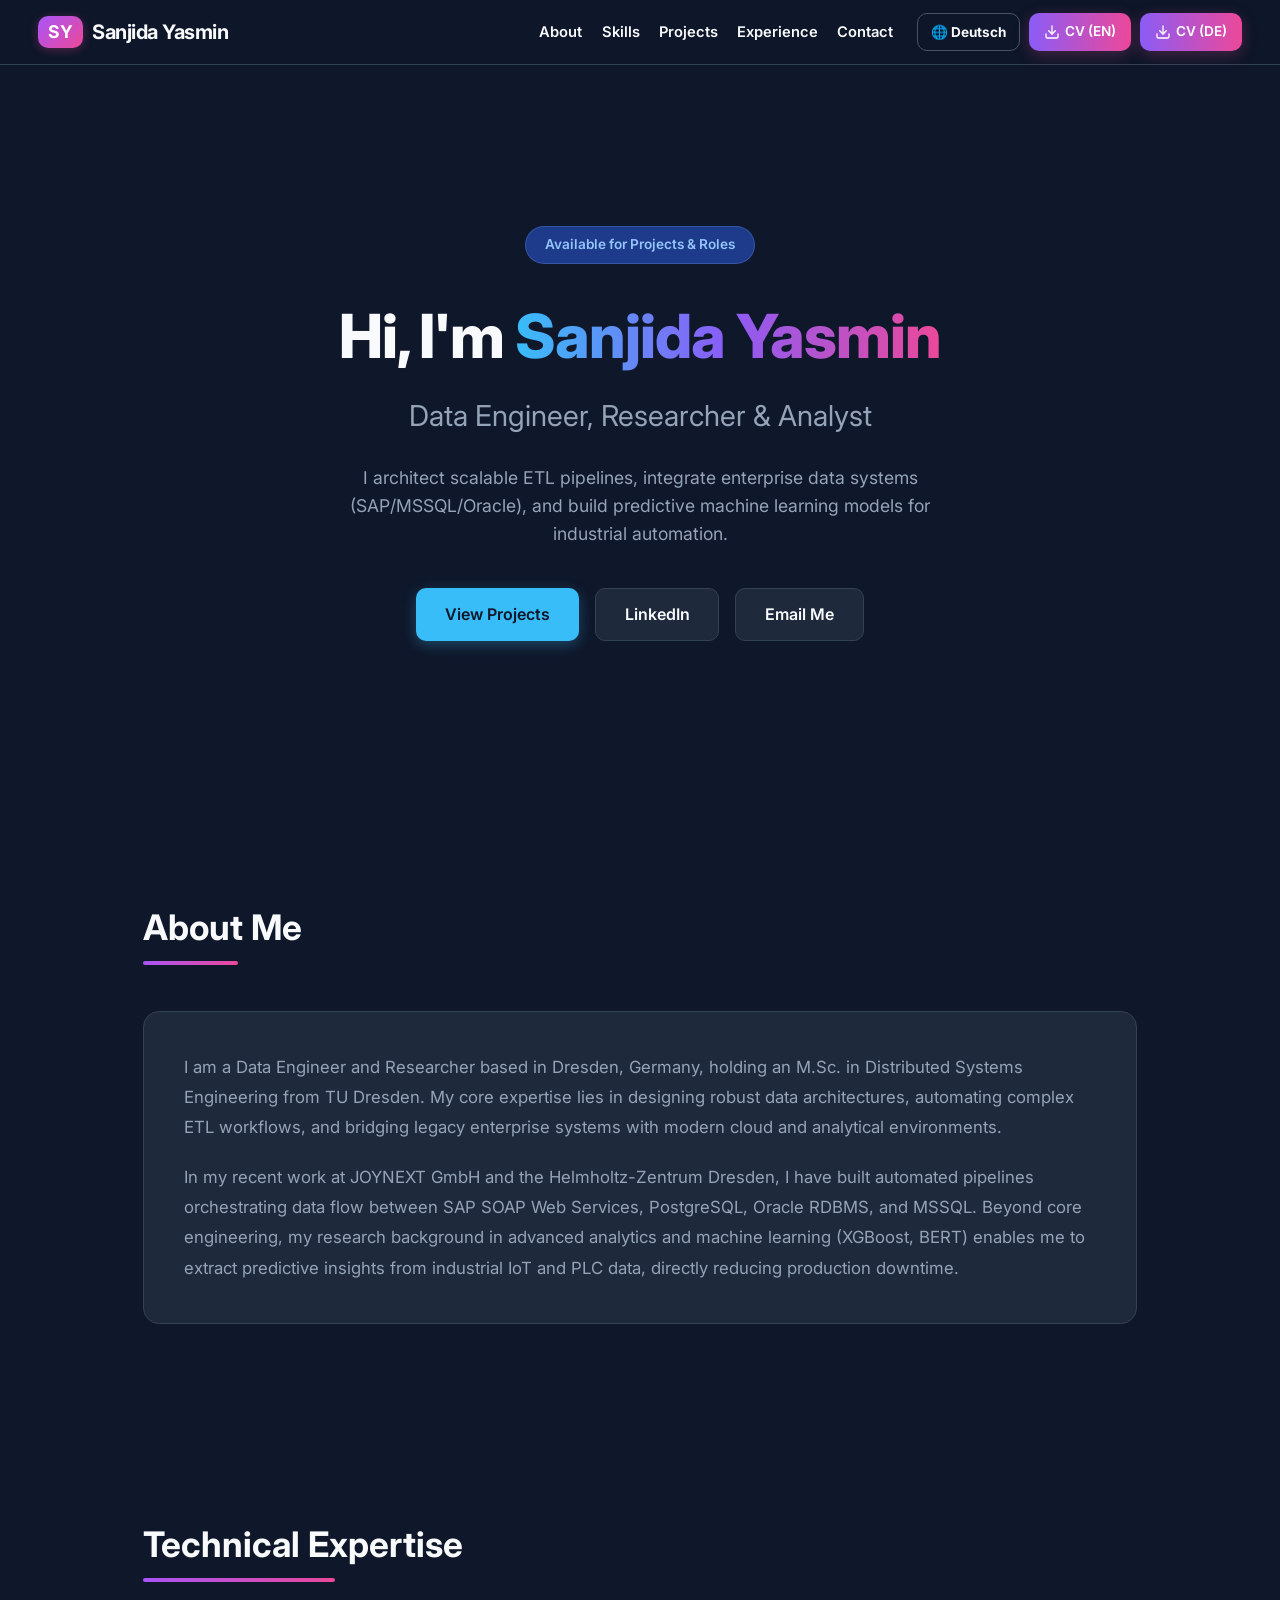
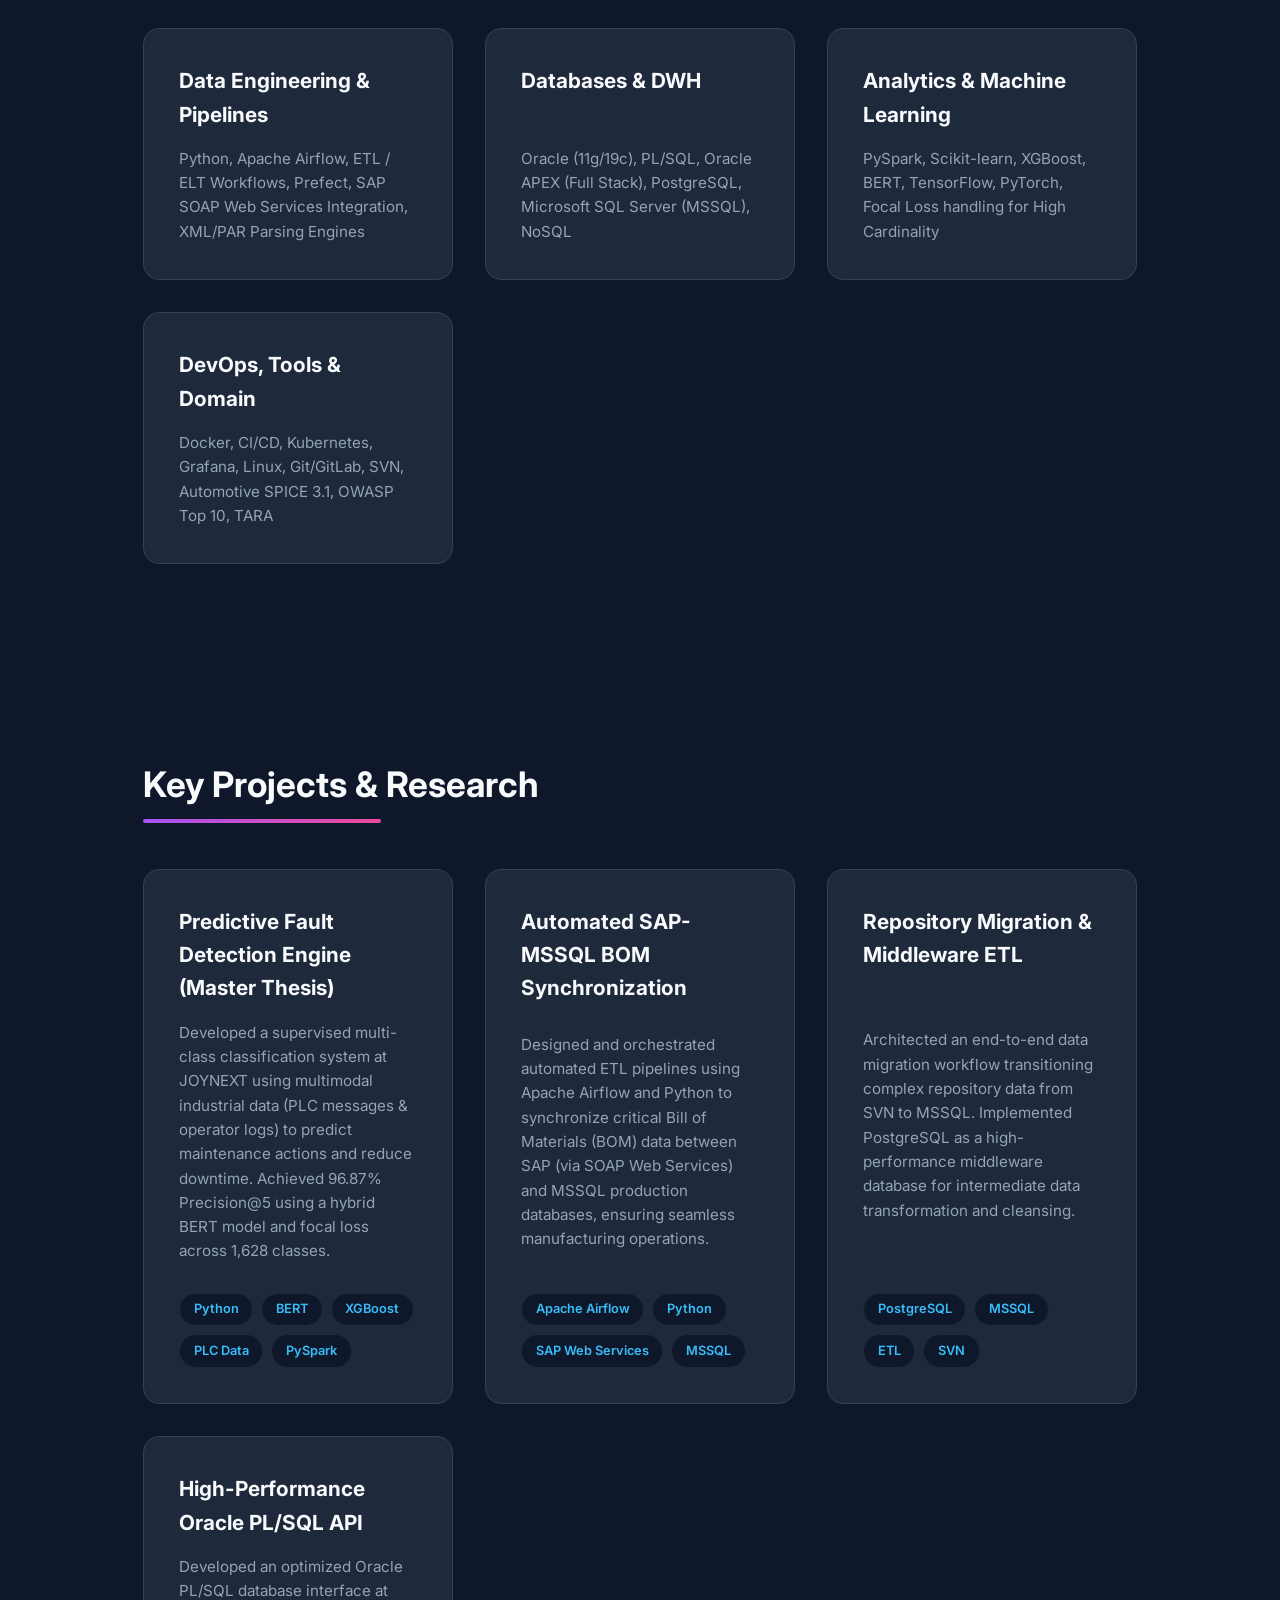
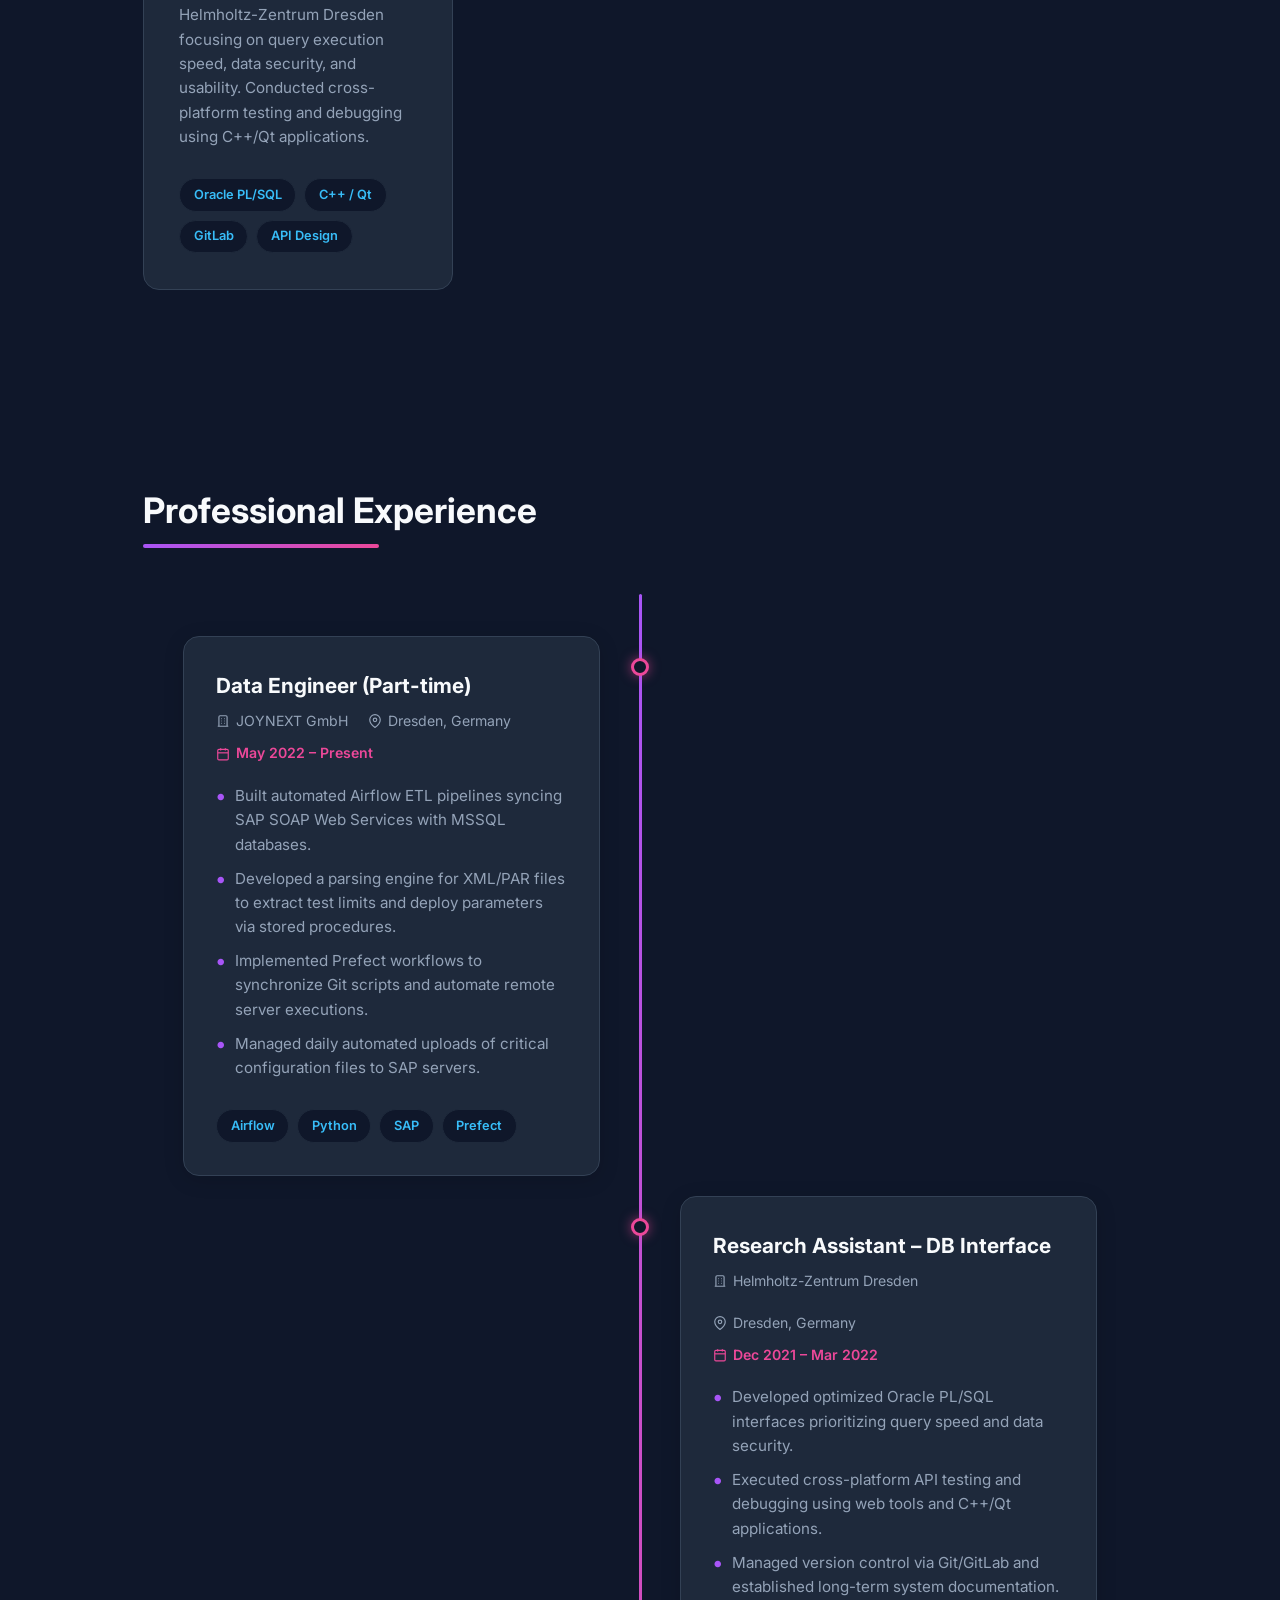
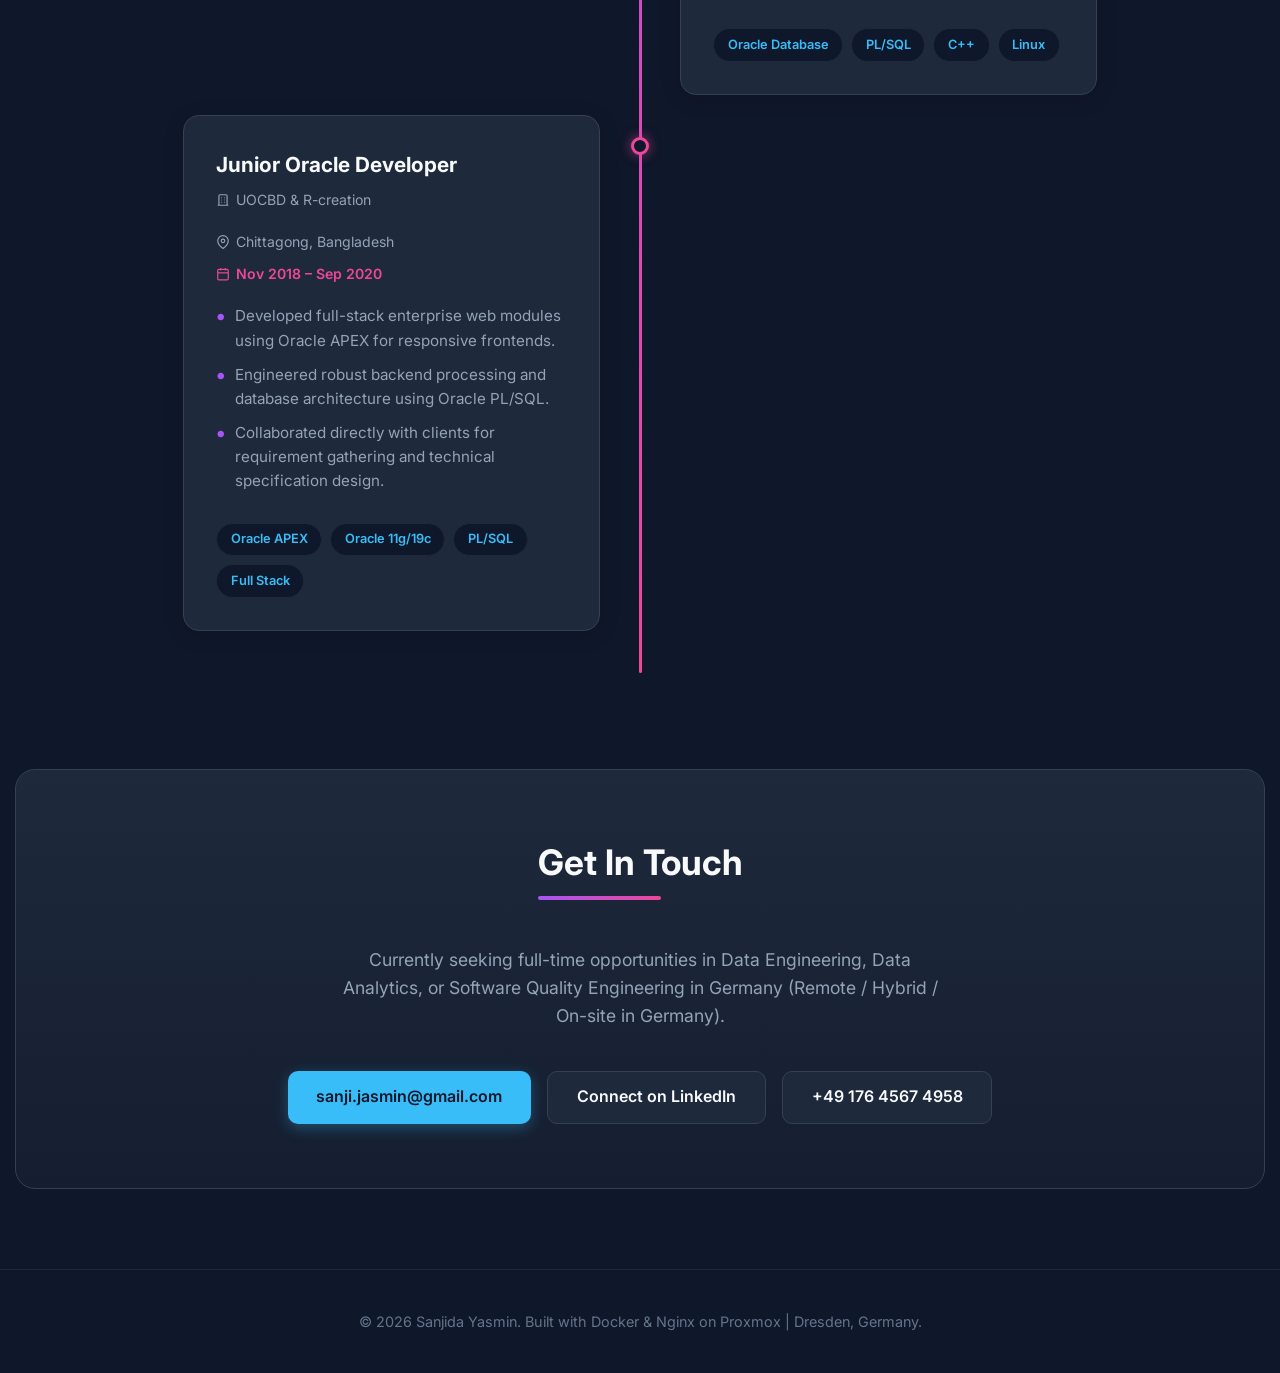
==== src/index.html @ 4db13c5f "modified html and css for diff professional exp block" ====
<!DOCTYPE html>
<html lang="en">
<head>
    <meta charset="UTF-8">
    <meta name="viewport" content="width=device-width, initial-scale=1.0">
    <title>Sanjida Yasmin | Data Engineer & Researcher</title>
    <link rel="stylesheet" href="style.css">
    <link href="https://fonts.googleapis.com/css2?family=Inter:wght@300;400;600;700;800&display=swap" rel="stylesheet">
</head>
<body>
    <nav class="navbar">
        <div class="brand">
            <span class="logo-badge">SY</span>
            <span class="brand-name">Sanjida Yasmin</span>
        </div>
        <div class="nav-right">
            <ul class="nav-links">
                <li><a href="#about" data-i18n="nav_about">About</a></li>
                <li><a href="#skills" data-i18n="nav_skills">Skills</a></li>
                <li><a href="#projects" data-i18n="nav_projects">Projects</a></li>
                <li><a href="#experience" data-i18n="nav_exp">Experience</a></li>
                <li><a href="#contact" data-i18n="nav_contact">Contact</a></li>
            </ul>
            <div class="cv-buttons">
                <!-- Language Toggle Button -->
                <button onclick="toggleLanguage()" class="btn-lang" id="langBtn">🌐 Deutsch</button>

                <a href="https://github.com/SanjidaY/Sanjida-Yasmin_CV/raw/main/Sanjida_Yasmin_CV.pdf" target="_blank" class="btn-gradient">
                <svg width="16" height="16" viewBox="0 0 24 24" fill="none" stroke="currentColor" stroke-width="2" stroke-linecap="round" stroke-linejoin="round"><path d="M21 15v4a2 2 0 0 1-2 2H5a2 2 0 0 1-2-2v-4"/><polyline points="7 10 12 15 17 10"/><line x1="12" y1="15" x2="12" y2="3"/></svg>
                CV (EN)
                </a>
                <a href="https://github.com/SanjidaY/Sanjida-Yasmin_CV/raw/main/Sanjida_Yasmin_Lebenslauf.pdf" target="_blank" class="btn-gradient">
                <svg width="16" height="16" viewBox="0 0 24 24" fill="none" stroke="currentColor" stroke-width="2" stroke-linecap="round" stroke-linejoin="round"><path d="M21 15v4a2 2 0 0 1-2 2H5a2 2 0 0 1-2-2v-4"/><polyline points="7 10 12 15 17 10"/><line x1="12" y1="15" x2="12" y2="3"/></svg>
                CV (DE)
                </a>
            </div>
        </div>
    </nav>

    <header class="hero">
        <div class="hero-content">
            <span class="badge" data-i18n="hero_badge">Available for Projects & Roles</span>
            <h1><span data-i18n="hero_hi">Hi, I'm</span> <span class="highlight">Sanjida Yasmin</span></h1>
            <h2 data-i18n="hero_subtitle">Data Engineer, Researcher & Analyst</h2>
            <p data-i18n="hero_desc">I architect scalable ETL pipelines, integrate enterprise data systems (SAP/MSSQL/Oracle), and build predictive machine learning models for industrial automation.</p>
            <div class="hero-buttons">
                <a href="#projects" class="btn btn-primary" data-i18n="hero_btn_proj">View Projects</a>
                <a href="https://linkedin.com/in/yasmin-sanjida" target="_blank" class="btn btn-secondary">LinkedIn</a>
                <a href="mailto:sanji.jasmin@gmail.com" class="btn btn-secondary" data-i18n="hero_btn_email">Email Me</a>
            </div>
        </div>
    </header>

    <section id="about" class="section">
        <h2 class="section-title" data-i18n="about_title">About Me</h2>
        <div class="about-grid">
            <div class="about-text">
                <p data-i18n="about_p1">I am a Data Engineer and Researcher based in Dresden, Germany, holding an M.Sc. in Distributed Systems Engineering from TU Dresden. My core expertise lies in designing robust data architectures, automating complex ETL workflows, and bridging legacy enterprise systems with modern cloud and analytical environments.</p>
                <p data-i18n="about_p2">In my recent work at JOYNEXT GmbH and the Helmholtz-Zentrum Dresden, I have built automated pipelines orchestrating data flow between SAP SOAP Web Services, PostgreSQL, Oracle RDBMS, and MSSQL. Beyond core engineering, my research background in advanced analytics and machine learning (XGBoost, BERT) enables me to extract predictive insights from industrial IoT and PLC data, directly reducing production downtime.</p>
            </div>
        </div>
    </section>

    <section id="skills" class="section">
        <h2 class="section-title" data-i18n="skills_title">Technical Expertise</h2>
        <div class="skills-grid">
            <div class="skill-card">
                <h3 data-i18n="skill_1_title">Data Engineering & Pipelines</h3>
                <p data-i18n="skill_1_desc">Python, Apache Airflow, ETL / ELT Workflows, Prefect, SAP SOAP Web Services Integration, XML/PAR Parsing Engines</p>
            </div>
            <div class="skill-card">
                <h3 data-i18n="skill_2_title">Databases & DWH</h3>
                <p data-i18n="skill_2_desc">Oracle (11g/19c), PL/SQL, Oracle APEX (Full Stack), PostgreSQL, Microsoft SQL Server (MSSQL), NoSQL</p>
            </div>
            <div class="skill-card">
                <h3 data-i18n="skill_3_title">Analytics & Machine Learning</h3>
                <p data-i18n="skill_3_desc">PySpark, Scikit-learn, XGBoost, BERT, TensorFlow, PyTorch, Focal Loss handling for High Cardinality</p>
            </div>
            <div class="skill-card">
                <h3 data-i18n="skill_4_title">DevOps, Tools & Domain</h3>
                <p data-i18n="skill_4_desc">Docker, CI/CD, Kubernetes, Grafana, Linux, Git/GitLab, SVN, Automotive SPICE 3.1, OWASP Top 10, TARA</p>
            </div>
        </div>
    </section>

    <section id="projects" class="section">
        <h2 class="section-title" data-i18n="proj_title">Key Projects & Research</h2>
        <div class="projects-grid">
            <div class="project-card">
                <div class="project-content">
                    <h3 data-i18n="proj_1_title">Predictive Fault Detection Engine (Master Thesis)</h3>
                    <p data-i18n="proj_1_desc">Developed a supervised multi-class classification system at JOYNEXT using multimodal industrial data (PLC messages & operator logs) to predict maintenance actions and reduce downtime. Achieved 96.87% Precision@5 using a hybrid BERT model and focal loss across 1,628 classes.</p>
                    <div class="tags">
                        <span>Python</span><span>BERT</span><span>XGBoost</span><span>PLC Data</span><span>PySpark</span>
                    </div>
                </div>
            </div>
            <div class="project-card">
                <div class="project-content">
                    <h3 data-i18n="proj_2_title">Automated SAP-MSSQL BOM Synchronization</h3>
                    <p data-i18n="proj_2_desc">Designed and orchestrated automated ETL pipelines using Apache Airflow and Python to synchronize critical Bill of Materials (BOM) data between SAP (via SOAP Web Services) and MSSQL production databases, ensuring seamless manufacturing operations.</p>
                    <div class="tags">
                        <span>Apache Airflow</span><span>Python</span><span>SAP Web Services</span><span>MSSQL</span>
                    </div>
                </div>
            </div>
            <div class="project-card">
                <div class="project-content">
                    <h3 data-i18n="proj_3_title">Repository Migration & Middleware ETL</h3>
                    <p data-i18n="proj_3_desc">Architected an end-to-end data migration workflow transitioning complex repository data from SVN to MSSQL. Implemented PostgreSQL as a high-performance middleware database for intermediate data transformation and cleansing.</p>
                    <div class="tags">
                        <span>PostgreSQL</span><span>MSSQL</span><span>ETL</span><span>SVN</span>
                    </div>
                </div>
            </div>
            <div class="project-card">
                <div class="project-content">
                    <h3 data-i18n="proj_4_title">High-Performance Oracle PL/SQL API</h3>
                    <p data-i18n="proj_4_desc">Developed an optimized Oracle PL/SQL database interface at Helmholtz-Zentrum Dresden focusing on query execution speed, data security, and usability. Conducted cross-platform testing and debugging using C++/Qt applications.</p>
                    <div class="tags">
                        <span>Oracle PL/SQL</span><span>C++ / Qt</span><span>GitLab</span><span>API Design</span>
                    </div>
                </div>
            </div>
        </div>
    </section>

    <!-- Updated Vertical Timeline Experience Section -->
    <section id="experience" class="section">
        <h2 class="section-title" data-i18n="exp_title">Professional Experience</h2>
        <div class="timeline">
            <!-- Job 1: Left Card -->
            <div class="timeline-item left">
                <div class="timeline-dot"></div>
                <div class="timeline-content">
                    <h3 data-i18n="exp_1_title">Data Engineer (Part-time)</h3>
                    <div class="job-meta">
                        <span class="meta-item">
                            <svg width="14" height="14" viewBox="0 0 24 24" fill="none" stroke="currentColor" stroke-width="2"><path d="M3 21h18M9 8h1M9 12h1M9 16h1M14 8h1M14 12h1M14 16h1M5 21V5a2 2 0 0 1 2-2h10a2 2 0 0 1 2 2v16"/></svg>
                            JOYNEXT GmbH
                        </span>
                        <span class="meta-item">
                            <svg width="14" height="14" viewBox="0 0 24 24" fill="none" stroke="currentColor" stroke-width="2"><path d="M21 10c0 7-9 13-9 13s-9-6-9-13a9 9 0 0 1 18 0z"/><circle cx="12" cy="10" r="3"/></svg>
                            <span data-i18n="exp_1_loc">Dresden, Germany</span>
                        </span>
                    </div>
                    <div class="job-date">
                        <svg width="14" height="14" viewBox="0 0 24 24" fill="none" stroke="currentColor" stroke-width="2"><rect x="3" y="4" width="18" height="18" rx="2" ry="2"/><line x1="16" y1="2" x2="16" y2="6"/><line x1="8" y1="2" x2="8" y2="6"/><line x1="3" y1="10" x2="21" y2="10"/></svg>
                        <span data-i18n="exp_1_date">May 2022 – Present</span>
                    </div>
                    <ul class="job-bullets" data-i18n="exp_1_desc">
                        <li>Built automated Airflow ETL pipelines syncing SAP SOAP Web Services with MSSQL databases.</li>
                        <li>Developed a parsing engine for XML/PAR files to extract test limits and deploy parameters via stored procedures.</li>
                        <li>Implemented Prefect workflows to synchronize Git scripts and automate remote server executions.</li>
                        <li>Managed daily automated uploads of critical configuration files to SAP servers.</li>
                    </ul>
                    <div class="tags">
                        <span>Airflow</span><span>Python</span><span>SAP</span><span>Prefect</span>
                    </div>
                </div>
            </div>

            <!-- Job 2: Right Card -->
            <div class="timeline-item right">
                <div class="timeline-dot"></div>
                <div class="timeline-content">
                    <h3 data-i18n="exp_2_title">Research Assistant – DB Interface</h3>
                    <div class="job-meta">
                        <span class="meta-item">
                            <svg width="14" height="14" viewBox="0 0 24 24" fill="none" stroke="currentColor" stroke-width="2"><path d="M3 21h18M9 8h1M9 12h1M9 16h1M14 8h1M14 12h1M14 16h1M5 21V5a2 2 0 0 1 2-2h10a2 2 0 0 1 2 2v16"/></svg>
                            Helmholtz-Zentrum Dresden
                        </span>
                        <span class="meta-item">
                            <svg width="14" height="14" viewBox="0 0 24 24" fill="none" stroke="currentColor" stroke-width="2"><path d="M21 10c0 7-9 13-9 13s-9-6-9-13a9 9 0 0 1 18 0z"/><circle cx="12" cy="10" r="3"/></svg>
                            <span data-i18n="exp_2_loc">Dresden, Germany</span>
                        </span>
                    </div>
                    <div class="job-date">
                        <svg width="14" height="14" viewBox="0 0 24 24" fill="none" stroke="currentColor" stroke-width="2"><rect x="3" y="4" width="18" height="18" rx="2" ry="2"/><line x1="16" y1="2" x2="16" y2="6"/><line x1="8" y1="2" x2="8" y2="6"/><line x1="3" y1="10" x2="21" y2="10"/></svg>
                        <span data-i18n="exp_2_date">Dec 2021 – Mar 2022</span>
                    </div>
                    <ul class="job-bullets" data-i18n="exp_2_desc">
                        <li>Developed optimized Oracle PL/SQL interfaces prioritizing query speed and data security.</li>
                        <li>Executed cross-platform API testing and debugging using web tools and C++/Qt applications.</li>
                        <li>Managed version control via Git/GitLab and established long-term system documentation.</li>
                    </ul>
                    <div class="tags">
                        <span>Oracle Database</span><span>PL/SQL</span><span>C++</span><span>Linux</span>
                    </div>
                </div>
            </div>

            <!-- Job 3: Left Card -->
            <div class="timeline-item left">
                <div class="timeline-dot"></div>
                <div class="timeline-content">
                    <h3 data-i18n="exp_3_title">Junior Oracle Developer</h3>
                    <div class="job-meta">
                        <span class="meta-item">
                            <svg width="14" height="14" viewBox="0 0 24 24" fill="none" stroke="currentColor" stroke-width="2"><path d="M3 21h18M9 8h1M9 12h1M9 16h1M14 8h1M14 12h1M14 16h1M5 21V5a2 2 0 0 1 2-2h10a2 2 0 0 1 2 2v16"/></svg>
                            UOCBD & R-creation
                        </span>
                        <span class="meta-item">
                            <svg width="14" height="14" viewBox="0 0 24 24" fill="none" stroke="currentColor" stroke-width="2"><path d="M21 10c0 7-9 13-9 13s-9-6-9-13a9 9 0 0 1 18 0z"/><circle cx="12" cy="10" r="3"/></svg>
                            <span data-i18n="exp_3_loc">Chittagong, Bangladesh</span>
                        </span>
                    </div>
                    <div class="job-date">
                        <svg width="14" height="14" viewBox="0 0 24 24" fill="none" stroke="currentColor" stroke-width="2"><rect x="3" y="4" width="18" height="18" rx="2" ry="2"/><line x1="16" y1="2" x2="16" y2="6"/><line x1="8" y1="2" x2="8" y2="6"/><line x1="3" y1="10" x2="21" y2="10"/></svg>
                        <span data-i18n="exp_3_date">Nov 2018 – Sep 2020</span>
                    </div>
                    <ul class="job-bullets" data-i18n="exp_3_desc">
                        <li>Developed full-stack enterprise web modules using Oracle APEX for responsive frontends.</li>
                        <li>Engineered robust backend processing and database architecture using Oracle PL/SQL.</li>
                        <li>Collaborated directly with clients for requirement gathering and technical specification design.</li>
                    </ul>
                    <div class="tags">
                        <span>Oracle APEX</span><span>Oracle 11g/19c</span><span>PL/SQL</span><span>Full Stack</span>
                    </div>
                </div>
            </div>
        </div>
    </section>

    <section id="contact" class="section contact-section">
        <h2 class="section-title" data-i18n="contact_title">Get In Touch</h2>
        <p data-i18n="contact_desc">Currently seeking full-time opportunities in Data Engineering, Data Analytics, or Software Quality Engineering in Germany (Remote / Hybrid / On-site in Germany).</p>
        <div class="contact-links">
            <a href="mailto:sanji.jasmin@gmail.com" class="btn btn-primary">sanji.jasmin@gmail.com</a>
            <a href="https://linkedin.com/in/yasmin-sanjida" target="_blank" class="btn btn-secondary">Connect on LinkedIn</a>
            <a href="tel:+4917645674958" class="btn btn-secondary">+49 176 4567 4958</a>
        </div>
    </section>

    <footer>
        <p data-i18n="footer_text">&copy; 2026 Sanjida Yasmin. Built with Docker & Nginx on Proxmox | Dresden, Germany.</p>
    </footer>

    <!-- JavaScript Translation Engine -->
    <script>
        const translations = {
            en: {
                nav_about: "About", nav_skills: "Skills", nav_projects: "Projects", nav_exp: "Experience", nav_contact: "Contact",
                hero_badge: "Available for Projects & Roles", hero_hi: "Hi, I'm", hero_subtitle: "Data Engineer, Researcher & Analyst",
                hero_desc: "I architect scalable ETL pipelines, integrate enterprise data systems (SAP/MSSQL/Oracle), and build predictive machine learning models for industrial automation.",
                hero_btn_proj: "View Projects", hero_btn_email: "Email Me",
                about_title: "About Me",
                about_p1: "I am a Data Engineer and Researcher based in Dresden, Germany, holding an M.Sc. in Distributed Systems Engineering from TU Dresden. My core expertise lies in designing robust data architectures, automating complex ETL workflows, and bridging legacy enterprise systems with modern cloud and analytical environments.",
                about_p2: "In my recent work at JOYNEXT GmbH and the Helmholtz-Zentrum Dresden, I have built automated pipelines orchestrating data flow between SAP SOAP Web Services, PostgreSQL, Oracle RDBMS, and MSSQL. Beyond core engineering, my research background in advanced analytics and machine learning (XGBoost, BERT) enables me to extract predictive insights from industrial IoT and PLC data, directly reducing production downtime.",
                skills_title: "Technical Expertise",
                skill_1_title: "Data Engineering & Pipelines", skill_1_desc: "Python, Apache Airflow, ETL / ELT Workflows, Prefect, SAP SOAP Web Services Integration, XML/PAR Parsing Engines",
                skill_2_title: "Databases & DWH", skill_2_desc: "Oracle (11g/19c), PL/SQL, Oracle APEX (Full Stack), PostgreSQL, Microsoft SQL Server (MSSQL), NoSQL",
                skill_3_title: "Analytics & Machine Learning", skill_3_desc: "PySpark, Scikit-learn, XGBoost, BERT, TensorFlow, PyTorch, Focal Loss handling for High Cardinality",
                skill_4_title: "DevOps, Tools & Domain", skill_4_desc: "Docker, CI/CD, Kubernetes, Grafana, Linux, Git/GitLab, SVN, Automotive SPICE 3.1, OWASP Top 10, TARA",
                proj_title: "Key Projects & Research",
                proj_1_title: "Predictive Fault Detection Engine (Master Thesis)", proj_1_desc: "Developed a supervised multi-class classification system at JOYNEXT using multimodal industrial data (PLC messages & operator logs) to predict maintenance actions and reduce downtime. Achieved 96.87% Precision@5 using a hybrid BERT model and focal loss across 1,628 classes.",
                proj_2_title: "Automated SAP-MSSQL BOM Synchronization", proj_2_desc: "Designed and orchestrated automated ETL pipelines using Apache Airflow and Python to synchronize critical Bill of Materials (BOM) data between SAP (via SOAP Web Services) and MSSQL production databases, ensuring seamless manufacturing operations.",
                proj_3_title: "Repository Migration & Middleware ETL", proj_3_desc: "Architected an end-to-end data migration workflow transitioning complex repository data from SVN to MSSQL. Implemented PostgreSQL as a high-performance middleware database for intermediate data transformation and cleansing.",
                proj_4_title: "High-Performance Oracle PL/SQL API", proj_4_desc: "Developed an optimized Oracle PL/SQL database interface at Helmholtz-Zentrum Dresden focusing on query execution speed, data security, and usability. Conducted cross-platform testing and debugging using C++/Qt applications.",
                exp_title: "Professional Experience",
                exp_1_title: "Data Engineer (Part-time)", exp_1_loc: "Dresden, Germany", exp_1_date: "May 2022 – Present",
                exp_1_desc: "<li>Built automated Airflow ETL pipelines syncing SAP SOAP Web Services with MSSQL databases.</li><li>Developed a parsing engine for XML/PAR files to extract test limits and deploy parameters via stored procedures.</li><li>Implemented Prefect workflows to synchronize Git scripts and automate remote server executions.</li><li>Managed daily automated uploads of critical configuration files to SAP servers.</li>",
                exp_2_title: "Research Assistant – DB Interface", exp_2_loc: "Dresden, Germany", exp_2_date: "Dec 2021 – Mar 2022",
                exp_2_desc: "<li>Developed optimized Oracle PL/SQL interfaces prioritizing query speed and data security.</li><li>Executed cross-platform API testing and debugging using web tools and C++/Qt applications.</li><li>Managed version control via Git/GitLab and established long-term system documentation.</li>",
                exp_3_title: "Junior Oracle Developer", exp_3_loc: "Chittagong, Bangladesh", exp_3_date: "Nov 2018 – Sep 2020",
                exp_3_desc: "<li>Developed full-stack enterprise web modules using Oracle APEX for responsive frontends.</li><li>Engineered robust backend processing and database architecture using Oracle PL/SQL.</li><li>Collaborated directly with clients for requirement gathering and technical specification design.</li>",
                contact_title: "Get In Touch", contact_desc: "Currently seeking full-time opportunities in Data Engineering, Data Analytics, or Software Quality Engineering in Germany (Remote / Hybrid / On-site in Germany).",
                footer_text: "&copy; 2026 Sanjida Yasmin. Built with Docker & Nginx on Proxmox | Dresden, Germany."
            },
            de: {
                nav_about: "Über mich", nav_skills: "Kompetenzen", nav_projects: "Projekte", nav_exp: "Erfahrung", nav_contact: "Kontakt",
                hero_badge: "Verfügbar für Projekte & Festanstellung", hero_hi: "Hi, ich bin", hero_subtitle: "Data Engineerin, Forscherin & Analystin",
                hero_desc: "Ich entwickle skalierbare ETL-Pipelines, integriere Unternehmensdatensysteme (SAP/MSSQL/Oracle) und erstelle präventive Machine-Learning-Modelle für die Industrieautomation.",
                hero_btn_proj: "Projekte ansehen", hero_btn_email: "E-Mail schreiben",
                about_title: "Über mich",
                about_p1: "Ich bin eine Data Engineerin und Forscherin aus Dresden mit einem M.Sc. in Distributed Systems Engineering der TU Dresden. Meine Kernkompetenz liegt im Entwurf robuster Datenarchitekturen, der Automatisierung komplexer ETL-Workflows und der Verbindung von Legacy-Systemen mit modernen Cloud- und Analyseumgebungen.",
                about_p2: "In meiner jüngsten Tätigkeit bei der JOYNEXT GmbH und dem Helmholtz-Zentrum Dresden habe ich automatisierte Pipelines aufgebaut, die den Datenfluss zwischen SAP SOAP-Webservices, PostgreSQL, Oracle RDBMS und MSSQL steuern. Darüber hinaus ermöglicht mir mein Forschungshintergrund in Advanced Analytics und Machine Learning (XGBoost, BERT), präzise Vorhersagen aus industriellen IoT- und SPS-Daten zu generieren, um Produktionsausfälle messbar zu reduzieren.",
                skills_title: "Technische Kompetenzen",
                skill_1_title: "Data Engineering & Pipelines", skill_1_desc: "Python, Apache Airflow, ETL / ELT Workflows, Prefect, SAP SOAP Webservices-Integration, XML/PAR Parsing-Engines",
                skill_2_title: "Datenbanken & DWH", skill_2_desc: "Oracle (11g/19c), PL/SQL, Oracle APEX (Full Stack), PostgreSQL, Microsoft SQL Server (MSSQL), NoSQL",
                skill_3_title: "Analytik & Machine Learning", skill_3_desc: "PySpark, Scikit-learn, XGBoost, BERT, TensorFlow, PyTorch, Focal Loss zur Behandlung hoher Kardinalität",
                skill_4_title: "DevOps, Tools & Methoden", skill_4_desc: "Docker, CI/CD, Kubernetes, Grafana, Linux, Git/GitLab, SVN, Automotive SPICE 3.1, OWASP Top 10, TARA",
                proj_title: "Key Projekte & Forschung",
                proj_1_title: "Prädiktive Fehlererkennung (Masterarbeit)", proj_1_desc: "Entwicklung eines überwachten Multiklassen-Klassifikationssystems bei JOYNEXT unter Verwendung multimodaler Industriedaten (SPS-Protokolle & manuelle Textprotokolle) zur Vorhersage von Wartungsmaßnahmen. Erzielung einer Precision@5 von 96,87 % mittels eines hybriden BERT-Modells über 1.628 Klassen.",
                proj_2_title: "Automatisierte SAP-MSSQL Stücklisten-Synchronisation", proj_2_desc: "Entwurf und Orchestrierung automatisierter ETL-Pipelines mittels Apache Airflow und Python zur Synchronisation kritischer Stücklisten (BOM) zwischen SAP (SOAP-Webservices) und MSSQL-Produktionsdatenbanken.",
                proj_3_title: "Repository-Migration & Middleware-ETL", proj_3_desc: "Entwicklung eines End-to-End-Workflows zur Migration von Repository-Daten von SVN zu MSSQL unter Nutzung von PostgreSQL als leistungsstarke Middleware-Datenbank für Zwischenschritte und Datentransformation.",
                proj_4_title: "Hochperformante Oracle PL/SQL API", proj_4_desc: "Entwicklung einer optimierten Oracle PL/SQL-Datenbankschnittstelle am Helmholtz-Zentrum Dresden mit Fokus auf Abfragegeschwindigkeit und Datensicherheit. Durchführung plattformübergreifender Tests mittels C++/Qt-Anwendungen.",
                exp_title: "Berufserfahrung",
                exp_1_title: "Data Engineerin (Teilzeit)", exp_1_loc: "Dresden, Deutschland", exp_1_date: "Mai 2022 – Heute",
                exp_1_desc: "<li>Entwurf automatisierter Airflow ETL-Pipelines zur Synchronisation von SAP SOAP-Webservices mit MSSQL.</li><li>Entwicklung einer Parsing-Engine für XML/PAR-Dateien zum Extrahieren von Testgrenzwerten via Stored Procedures.</li><li>Implementierung von Prefect-Workflows zur Synchronisation von Skripten aus Git und Ausführung auf Remote-Servern.</li><li>Verwaltung der täglichen Generierung und des Uploads kritischer Konfigurationsdateien auf SAP-Server.</li>",
                exp_2_title: "Wissenschaftliche Mitarbeiterin – DB-Schnittstelle", exp_2_loc: "Dresden, Deutschland", exp_2_date: "Dez. 2021 – März 2022",
                exp_2_desc: "<li>Entwicklung einer optimierten Oracle PL/SQL-Schnittstelle mit Fokus auf Abfragetempo und Datensicherheit.</li><li>Durchführung plattformübergreifender Tests und Debugging mittels C++/Qt-Anwendungen.</li><li>Verwaltung von Repositories über Git/GitLab sowie Erstellung einer langfristigen Systemdokumentation.</li>",
                exp_3_title: "Junior Oracle Entwicklerin", exp_3_loc: "Chittagong, Bangladesch", exp_3_date: "Nov. 2018 – Sep. 2020",
                exp_3_desc: "<li>Entwicklung von Full-Stack-Webmodulen unter Verwendung von Oracle APEX für das Frontend.</li><li>Programmierung robuster Backend-Verarbeitung und Datenbankstrukturen mit Oracle PL/SQL.</li><li>Direkte Zusammenarbeit mit Kunden zur Anforderungserhebung und technischen Spezifikation.</li>",
                contact_title: "Kontakt aufnehmen", contact_desc: "Aktuell auf der Suche nach einer Vollzeitstelle als Data Engineerin, Data Analystin oder Software Quality Engineerin in Deutschland (Remote / Hybrid / Vor Ort in Deutschland).",
                footer_text: "&copy; 2026 Sanjida Yasmin. Erstellt mit Docker & Nginx auf Proxmox | Dresden, Deutschland."
            }
        };

        let currentLang = 'en';

        function toggleLanguage() {
            currentLang = currentLang === 'en' ? 'de' : 'en';

            // Update button text
            const langBtn = document.getElementById('langBtn');
            langBtn.innerHTML = currentLang === 'en' ? '🌐 Deutsch' : '🌐 English';

            // Update HTML language attribute
            document.documentElement.lang = currentLang;

            // Swap all translated texts
            document.querySelectorAll('[data-i18n]').forEach(element => {
                const key = element.getAttribute('data-i18n');
                if (translations[currentLang][key]) {
                    element.innerHTML = translations[currentLang][key];
                }
            });
        }
    </script>
</body>
</html>
---- src/style.css ----
:root {
    --bg-primary: #0f172a;
    --bg-secondary: #1e293b;
    --text-primary: #f8fafc;
    --text-secondary: #94a3b8;
    --accent-cyan: #38bdf8;
    --accent-hover: #0284c7;
    --gradient-brand: linear-gradient(135deg, #a855f7, #ec4899);
    --gradient-btn: linear-gradient(to right, #8b5cf6, #ec4899);
    --gradient-btn-hover: linear-gradient(to right, #7c3aed, #db2777);
}

* {
    margin: 0;
    padding: 0;
    box-sizing: border-box;
    font-family: 'Inter', -apple-system, BlinkMacSystemFont, sans-serif;
}

body {
    background-color: var(--bg-primary);
    color: var(--text-primary);
    line-height: 1.6;
    overflow-x: hidden;
}

/* ==========================================
   NAVBAR (Updated to prevent word wrapping)
========================================== */
.navbar {
    display: flex;
    justify-content: space-between;
    align-items: center;
    padding: 0.8rem 3%; /* Reduced padding slightly to give German words more room */
    background: rgba(15, 23, 42, 0.95);
    position: sticky;
    top: 0;
    z-index: 100;
    border-bottom: 1px solid #334155;
    backdrop-filter: blur(12px);
}

.brand {
    display: flex;
    align-items: center;
    gap: 0.6rem;
    white-space: nowrap; /* Prevents name from wrapping to two lines */
}

.logo-badge {
    background: var(--gradient-brand);
    color: #ffffff;
    font-weight: 700;
    font-size: 1.1rem;
    padding: 0.45rem 0.6rem;
    border-radius: 10px;
    display: inline-block;
    line-height: 1;
    box-shadow: 0 2px 10px rgba(236, 72, 153, 0.3);
    flex-shrink: 0;
}

.brand-name {
    font-size: 1.25rem;
    font-weight: 700;
    color: var(--text-primary);
    letter-spacing: -0.5px;
    white-space: nowrap;
}

.nav-right {
    display: flex;
    align-items: center;
    gap: 1.5rem; /* Reduced gap from 2.5rem to accommodate German word lengths */
}

.nav-links {
    display: flex;
    list-style: none;
    gap: 1.2rem; /* Reduced gap from 1.8rem */
}

.nav-links a {
    color: var(--text-primary);
    text-decoration: none;
    font-weight: 600;
    transition: color 0.3s ease;
    font-size: 0.92rem;
    white-space: nowrap; /* Prevents "Über mich" from wrapping */
}

.nav-links a:hover {
    color: #ec4899;
}

/* Gradient CV & Language Buttons */
.cv-buttons {
    display: flex;
    align-items: center;
    gap: 0.6rem;
    flex-shrink: 0; /* Prevents buttons from getting squeezed */
}

.btn-gradient {
    background: var(--gradient-btn);
    color: #ffffff;
    padding: 0.5rem 0.9rem;
    border-radius: 10px;
    text-decoration: none;
    font-size: 0.85rem;
    font-weight: 600;
    display: inline-flex;
    align-items: center;
    gap: 0.35rem;
    transition: all 0.3s ease;
    box-shadow: 0 4px 15px rgba(236, 72, 153, 0.25);
    white-space: nowrap; /* Prevents "CV (EN)" from wrapping to two lines */
    height: 38px; /* Forces a uniform, sleek button height */
}

.btn-gradient:hover {
    background: var(--gradient-btn-hover);
    transform: translateY(-2px);
    box-shadow: 0 6px 20px rgba(236, 72, 153, 0.45);
    color: #ffffff;
}

/* Language Toggle Button */
.btn-lang {
    background: transparent;
    color: var(--text-primary);
    border: 1px solid #475569;
    padding: 0.5rem 0.8rem;
    border-radius: 10px;
    font-size: 0.85rem;
    font-weight: 700;
    cursor: pointer;
    transition: all 0.3s ease;
    display: inline-flex;
    align-items: center;
    gap: 0.4rem;
    white-space: nowrap;
    height: 38px; /* Matches exact height of CV buttons */
}

.btn-lang:hover {
    border-color: var(--accent-cyan);
    color: var(--accent-cyan);
    background: rgba(56, 189, 248, 0.08);
    transform: translateY(-1px);
}

/* ==========================================
   HERO SECTION
========================================== */
.hero {
    min-height: 82vh;
    display: flex;
    align-items: center;
    justify-content: center;
    text-align: center;
    padding: 2rem 1rem;
}

.badge {
    background: #1e3a8a;
    color: #93c5fd;
    padding: 0.45rem 1.2rem;
    border-radius: 20px;
    font-size: 0.85rem;
    font-weight: 600;
    display: inline-block;
    margin-bottom: 1.5rem;
    border: 1px solid rgba(147, 197, 253, 0.2);
}

.hero h1 {
    font-size: 3.8rem;
    margin-bottom: 0.5rem;
    letter-spacing: -1px;
    font-weight: 800;
}

.highlight {
    background: linear-gradient(to right, #38bdf8, #8b5cf6, #ec4899);
    -webkit-background-clip: text;
    -webkit-text-fill-color: transparent;
}

.hero h2 {
    font-size: 1.8rem;
    color: var(--text-secondary);
    font-weight: 400;
    margin-bottom: 1.5rem;
}

.hero p {
    max-width: 650px;
    margin: 0 auto 2.5rem;
    color: var(--text-secondary);
    font-size: 1.1rem;
}

/* General Buttons */
.hero-buttons, .contact-links {
    display: flex;
    gap: 1rem;
    justify-content: center;
    flex-wrap: wrap;
}

.btn {
    padding: 0.8rem 1.8rem;
    border-radius: 10px;
    text-decoration: none;
    font-weight: 600;
    transition: all 0.3s ease;
    display: inline-flex;
    align-items: center;
    justify-content: center;
}

.btn-primary {
    background: var(--accent-cyan);
    color: #0f172a;
    box-shadow: 0 4px 14px rgba(56, 189, 248, 0.3);
}

.btn-primary:hover {
    background: var(--accent-hover);
    color: #ffffff;
    transform: translateY(-2px);
    box-shadow: 0 6px 20px rgba(56, 189, 248, 0.5);
}

.btn-secondary {
    background: var(--bg-secondary);
    color: var(--text-primary);
    border: 1px solid #334155;
}

.btn-secondary:hover {
    border-color: #a855f7;
    background: rgba(30, 41, 59, 0.8);
    transform: translateY(-2px);
}

/* ==========================================
   SECTIONS & LAYOUT
========================================== */
.section {
    padding: 6rem 10%;
    max-width: 1250px;
    margin: 0 auto;
}

.section-title {
    font-size: 2.2rem;
    margin-bottom: 3.5rem;
    position: relative;
    display: inline-block;
    font-weight: 700;
}

.section-title::after {
    content: '';
    position: absolute;
    bottom: -10px;
    left: 0;
    width: 60%;
    height: 4px;
    background: var(--gradient-brand);
    border-radius: 2px;
}

/* About Grid */
.about-grid {
    background: var(--bg-secondary);
    padding: 2.5rem;
    border-radius: 16px;
    border: 1px solid #334155;
    line-height: 1.8;
}

.about-text p {
    color: var(--text-secondary);
    font-size: 1.05rem;
    margin-bottom: 1.2rem;
}

.about-text p:last-child {
    margin-bottom: 0;
}

/* Skills & Projects Grids */
.skills-grid, .projects-grid {
    display: grid;
    grid-template-columns: repeat(auto-fit, minmax(300px, 1fr));
    gap: 2rem;
}

.skill-card, .project-card {
    background: var(--bg-secondary);
    padding: 2.2rem;
    border-radius: 16px;
    border: 1px solid #334155;
    transition: all 0.3s ease;
    display: flex;
    flex-direction: column;
    justify-content: space-between;
}

.skill-card:hover, .project-card:hover {
    transform: translateY(-6px);
    border-color: #a855f7;
    box-shadow: 0 10px 30px -10px rgba(168, 85, 247, 0.25);
}

.skill-card h3, .project-card h3 {
    margin-bottom: 1rem;
    color: var(--text-primary);
    font-size: 1.3rem;
}

.skill-card p, .project-card p {
    color: var(--text-secondary);
    font-size: 0.95rem;
    line-height: 1.6;
}

.project-content {
    display: flex;
    flex-direction: column;
    height: 100%;
    justify-content: space-between;
}

.tags {
    margin-top: 1.8rem;
    display: flex;
    flex-wrap: wrap;
    gap: 0.5rem;
}

.tags span {
    background: #0f172a;
    color: var(--accent-cyan);
    padding: 0.35rem 0.85rem;
    border-radius: 20px;
    font-size: 0.8rem;
    font-weight: 600;
    border: 1px solid #1e293b;
}

/* ==========================================
   VERTICAL TIMELINE (Experience Section)
========================================== */
.timeline {
    position: relative;
    max-width: 1050px;
    margin: 0 auto;
    padding: 2rem 0;
}

/* The vertical purple line in the center */
.timeline::after {
    content: '';
    position: absolute;
    width: 3px;
    background: var(--gradient-brand);
    top: 0;
    bottom: 0;
    left: 50%;
    margin-left: -1.5px;
    border-radius: 2px;
}

.timeline-item {
    padding: 10px 40px;
    position: relative;
    width: 50%;
}

.timeline-item.left {
    left: 0;
}

.timeline-item.right {
    left: 50%;
}

/* The Glowing Purple Nodes on the Line */
.timeline-dot {
    position: absolute;
    width: 18px;
    height: 18px;
    background: var(--bg-primary);
    border: 3px solid #ec4899;
    border-radius: 50%;
    top: 32px;
    z-index: 10;
    box-shadow: 0 0 12px rgba(236, 72, 153, 0.6);
    transition: all 0.3s ease;
}

.timeline-item.left .timeline-dot {
    right: -9px;
}

.timeline-item.right .timeline-dot {
    left: -9px;
}

.timeline-item:hover .timeline-dot {
    background: #ec4899;
    transform: scale(1.2);
    box-shadow: 0 0 18px rgba(236, 72, 153, 0.9);
}

/* Card Content Styling */
.timeline-content {
    background: var(--bg-secondary);
    padding: 2rem;
    border-radius: 16px;
    border: 1px solid #334155;
    transition: all 0.3s ease;
    box-shadow: 0 4px 20px rgba(0, 0, 0, 0.15);
}

.timeline-item:hover .timeline-content {
    transform: translateY(-5px);
    border-color: #a855f7;
    box-shadow: 0 10px 30px -10px rgba(168, 85, 247, 0.25);
}

.timeline-content h3 {
    font-size: 1.3rem;
    color: var(--text-primary);
    margin-bottom: 0.5rem;
    font-weight: 700;
}

/* Meta Info (Company & Location) */
.job-meta {
    display: flex;
    flex-wrap: wrap;
    gap: 1.2rem;
    font-size: 0.88rem;
    color: var(--text-secondary);
    margin-bottom: 0.6rem;
}

.meta-item {
    display: inline-flex;
    align-items: center;
    gap: 0.4rem;
}

/* Purple Date Accent */
.job-date {
    display: inline-flex;
    align-items: center;
    gap: 0.4rem;
    font-size: 0.88rem;
    font-weight: 600;
    color: #ec4899;
    margin-bottom: 1.2rem;
}

/* Custom Purple Dot Bullets */
.job-bullets {
    list-style: none;
    margin-bottom: 1.5rem;
}

.job-bullets li {
    position: relative;
    padding-left: 1.2rem;
    margin-bottom: 0.6rem;
    font-size: 0.95rem;
    color: var(--text-secondary);
    line-height: 1.6;
}

.job-bullets li::last-child {
    margin-bottom: 0;
}

.job-bullets li::before {
    content: "•";
    position: absolute;
    left: 0;
    color: #a855f7;
    font-size: 1.3rem;
    line-height: 1.2;
    font-weight: bold;
}

/* ==========================================
   CONTACT SECTION & FOOTER
========================================== */
.contact-section {
    text-align: center;
    background: linear-gradient(180deg, var(--bg-secondary) 0%, rgba(30, 41, 59, 0.4) 100%);
    border-radius: 20px;
    margin-bottom: 5rem;
    border: 1px solid #334155;
    padding: 4rem 2rem;
}

.contact-section p {
    color: var(--text-secondary);
    margin-bottom: 2.5rem;
    max-width: 600px;
    margin-left: auto;
    margin-right: auto;
    font-size: 1.1rem;
}

footer {
    text-align: center;
    padding: 2.5rem;
    color: #64748b;
    font-size: 0.9rem;
    border-top: 1px solid #1e293b;
}

/* ==========================================
   RESPONSIVE (Mobile & Tablet)
========================================== */
@media (max-width: 900px) {
    .nav-links {
        display: none; /* Hides links on medium/small screens to prevent overlap */
    }
}

@media (max-width: 768px) {
    .navbar {
        flex-direction: column;
        gap: 1rem;
        padding: 1rem;
    }

    .nav-right {
        width: 100%;
        justify-content: center;
    }

    .cv-buttons {
        width: 100%;
        justify-content: center;
        flex-wrap: wrap;
    }

    .hero h1 {
        font-size: 2.6rem;
    }

    .hero h2 {
        font-size: 1.3rem;
    }

    .section {
        padding: 4rem 5%;
    }

    .hero-buttons, .contact-links {
        flex-direction: column;
        width: 100%;
        max-width: 320px;
        margin: 0 auto;
    }

    .btn {
        width: 100%;
    }

    /* Move timeline line to the left edge on small screens */
    .timeline::after {
        left: 20px;
    }

    /* Make all cards 100% width and sit on the right side of the line */
    .timeline-item {
        width: 100%;
        padding-left: 50px;
        padding-right: 10px;
    }

    .timeline-item.right {
        left: 0;
    }

    /* Align all glowing dots to the left line */
    .timeline-item.left .timeline-dot,
    .timeline-item.right .timeline-dot {
        left: 11px;
    }
}
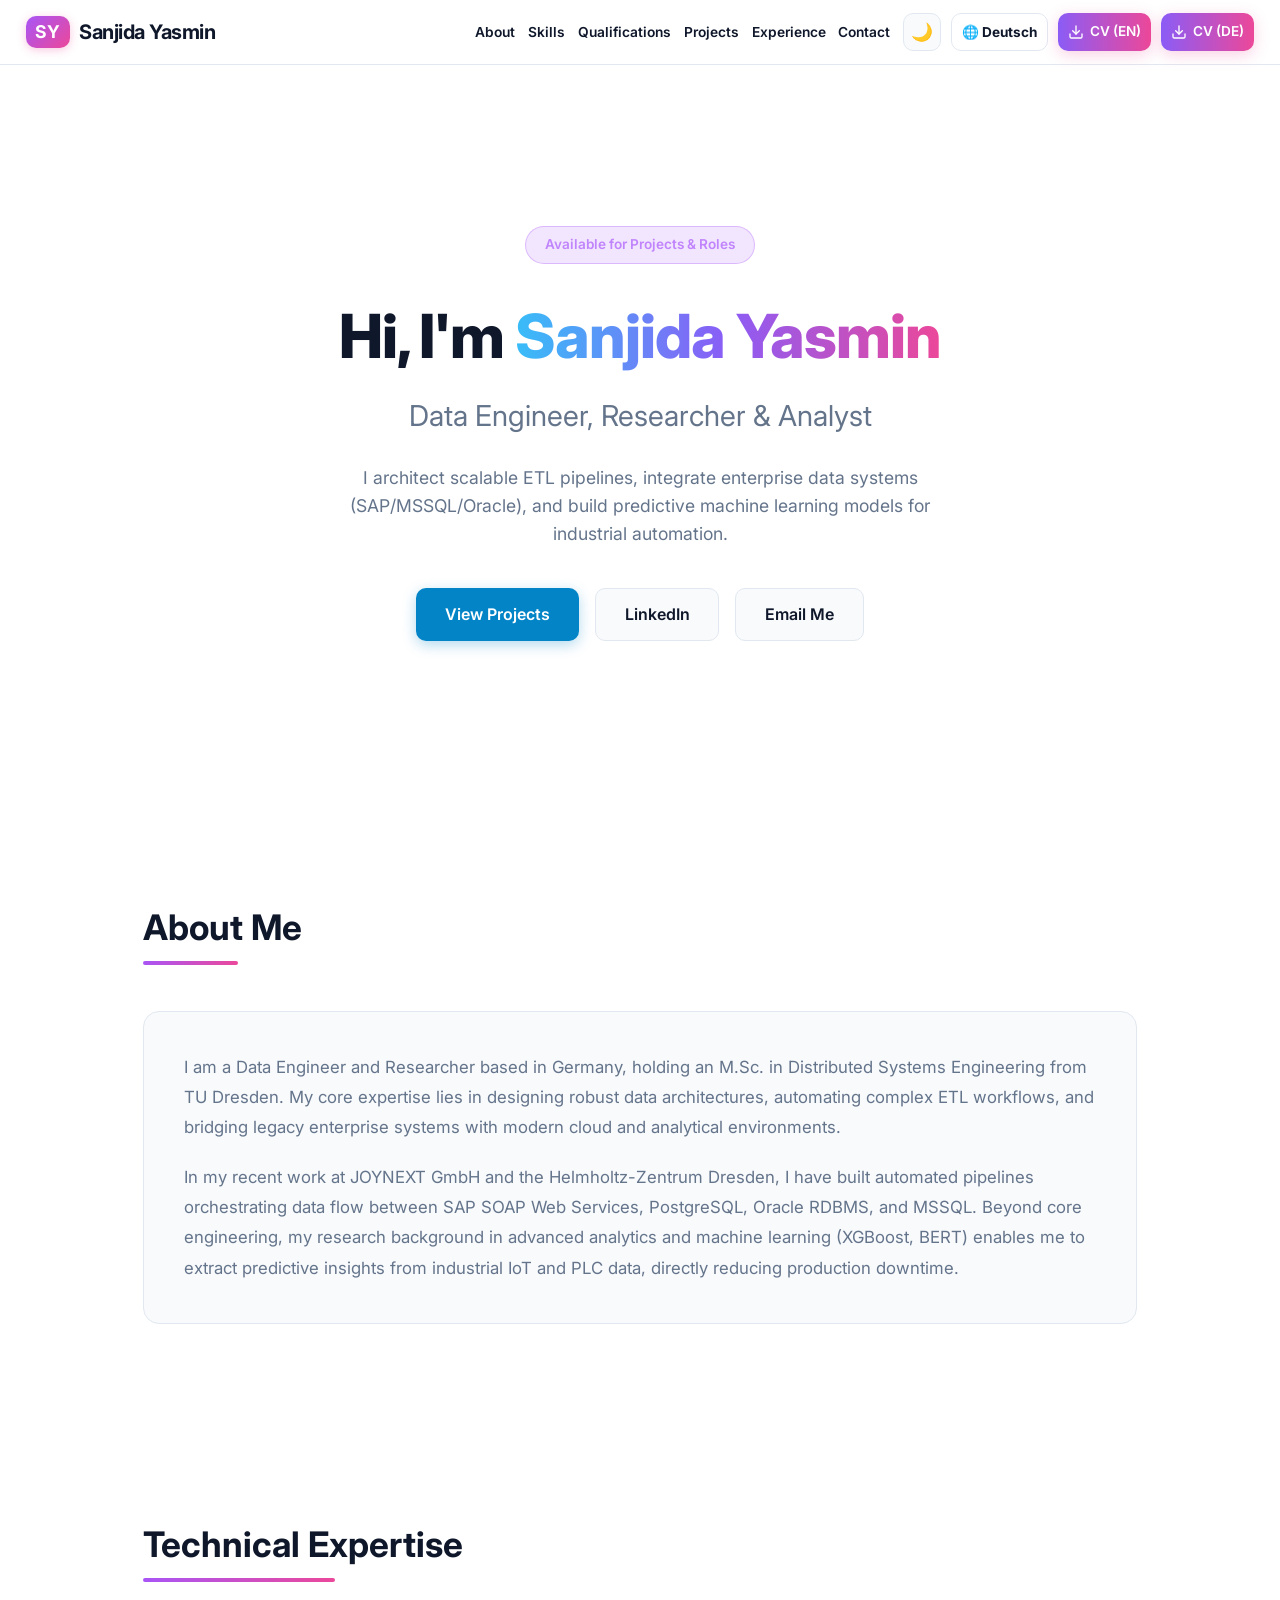
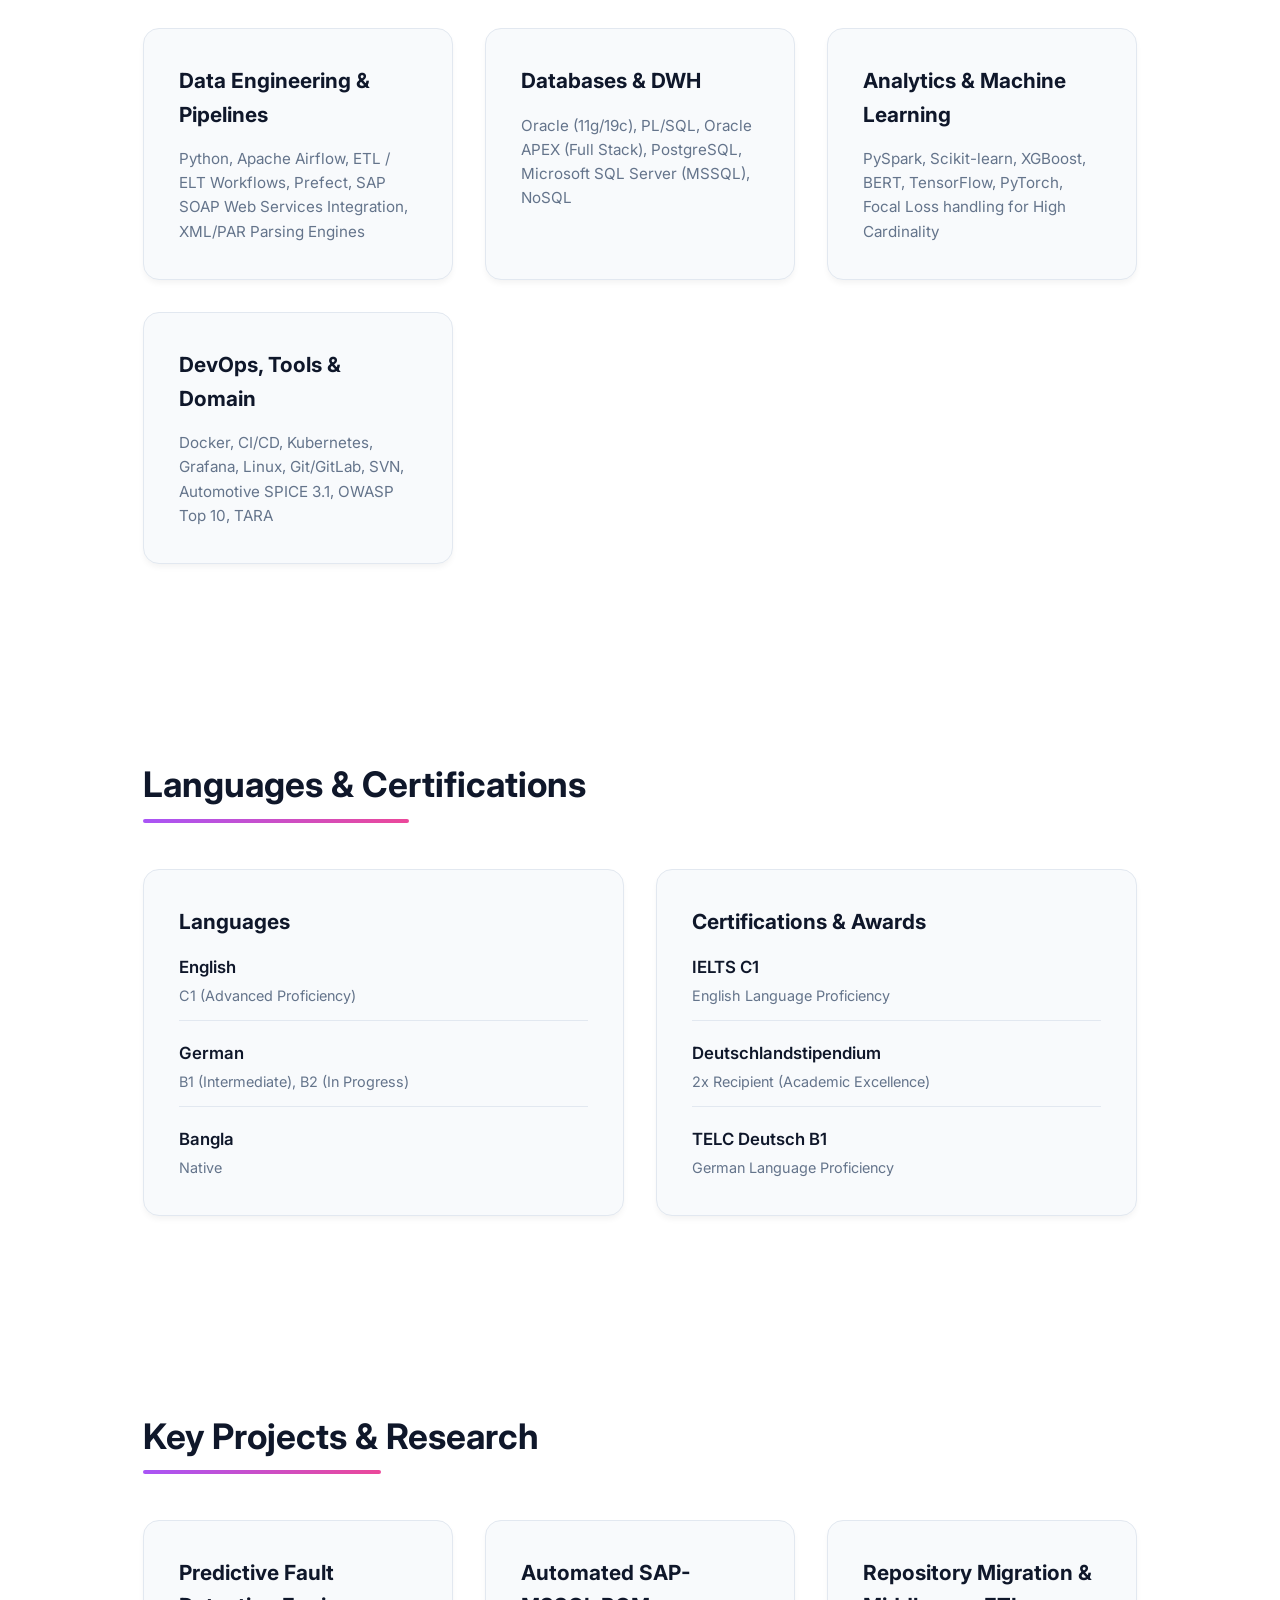
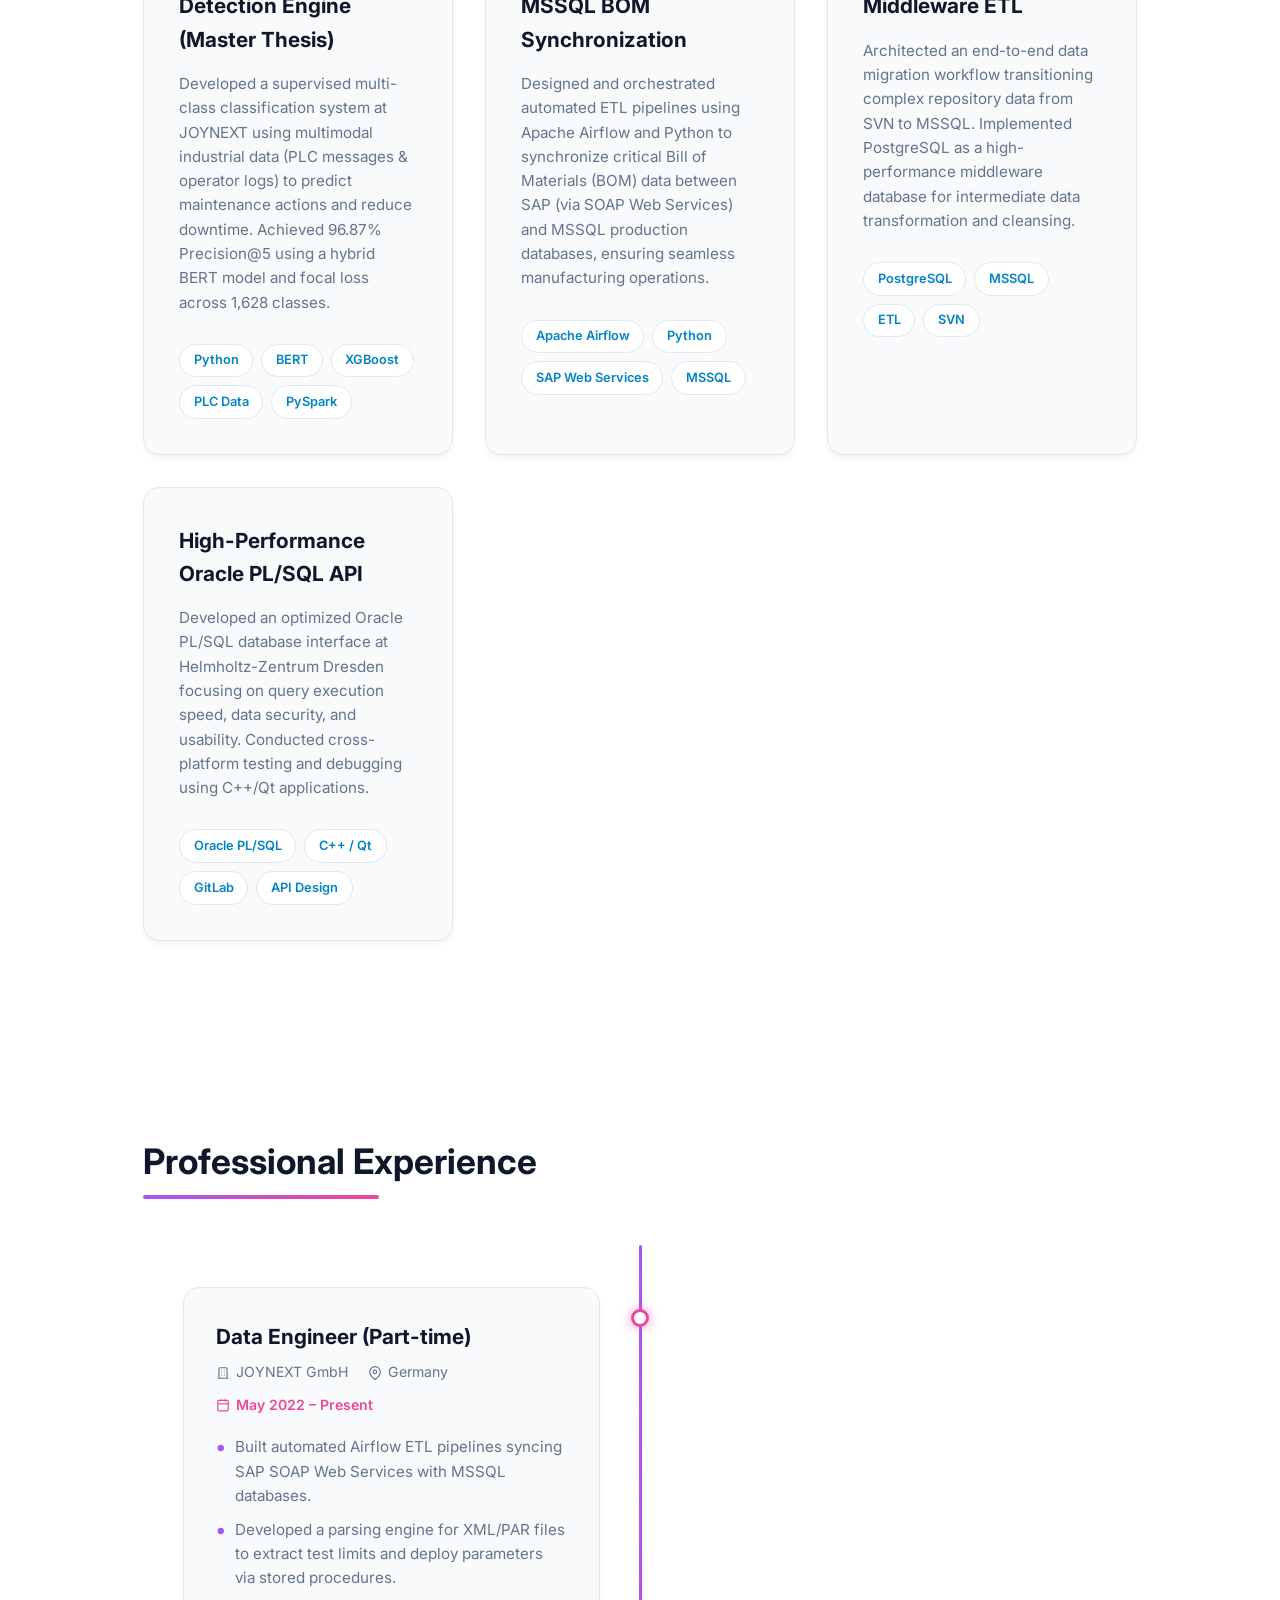
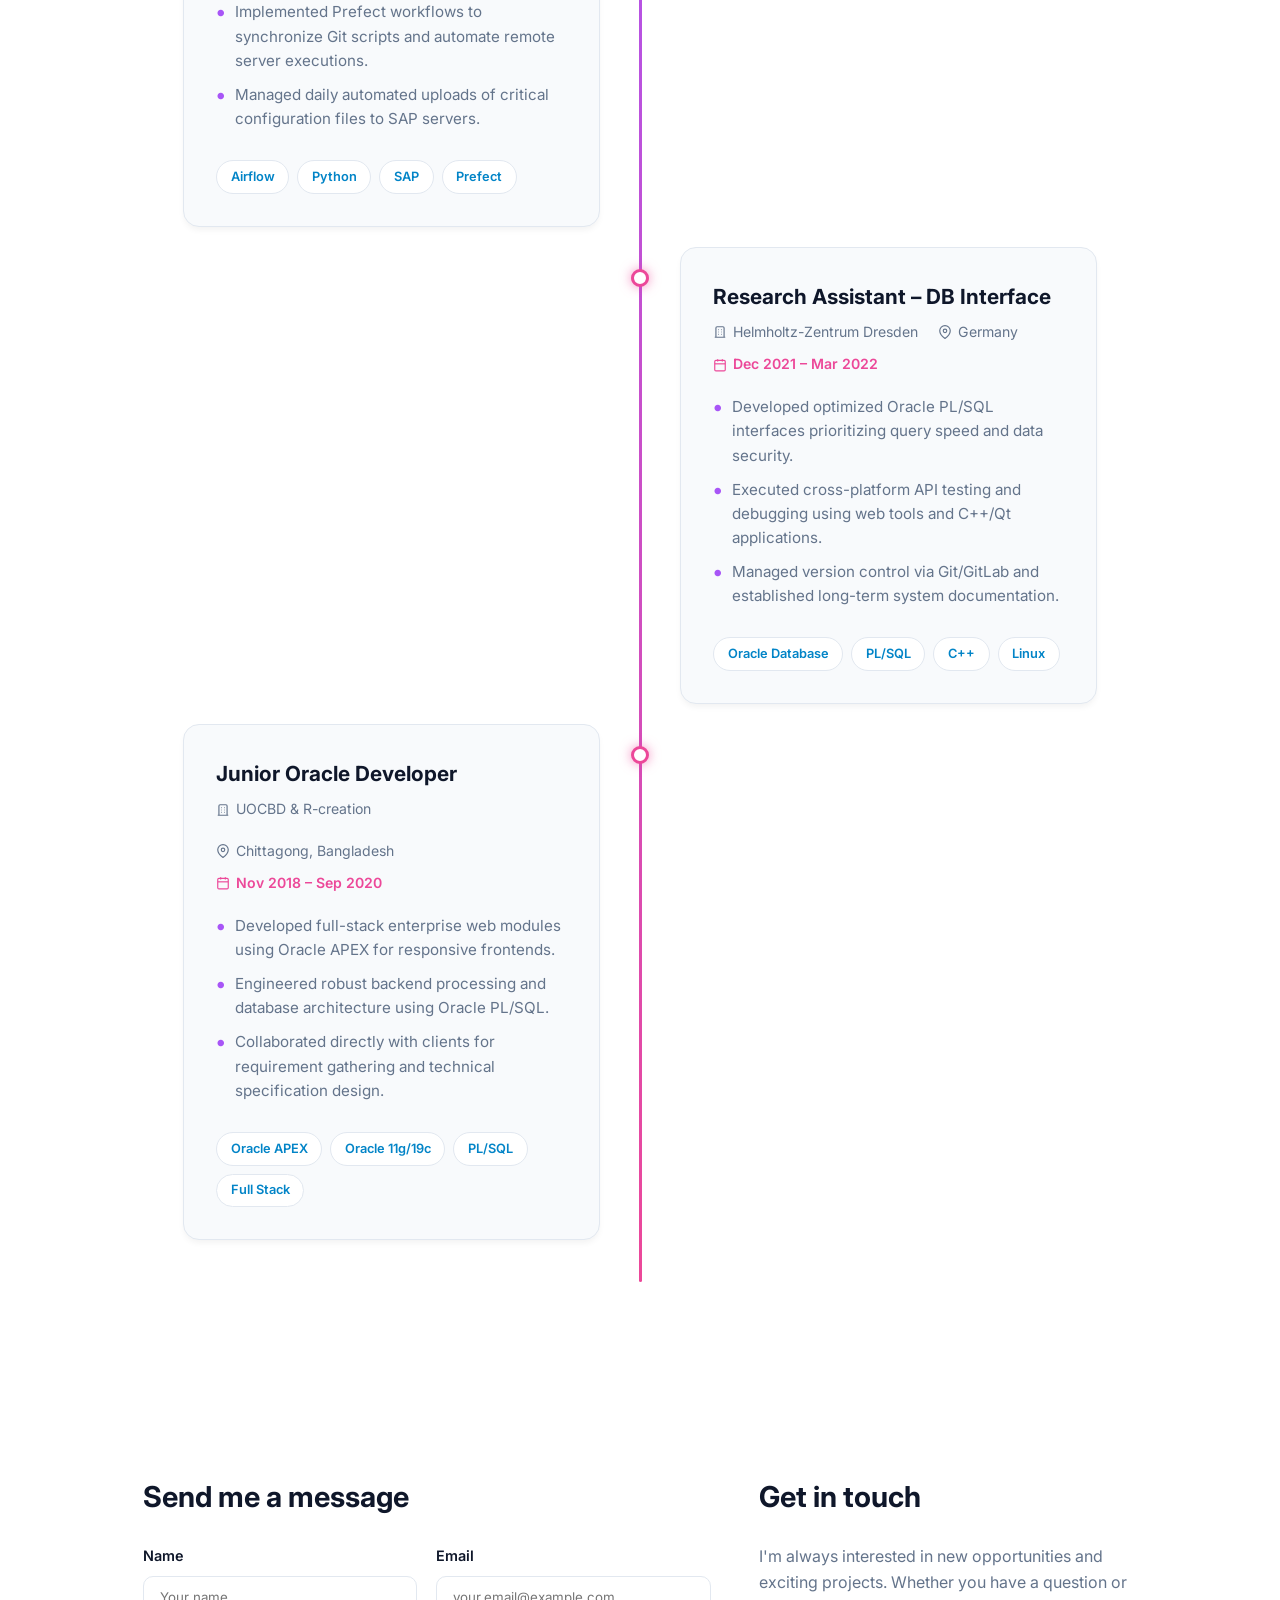
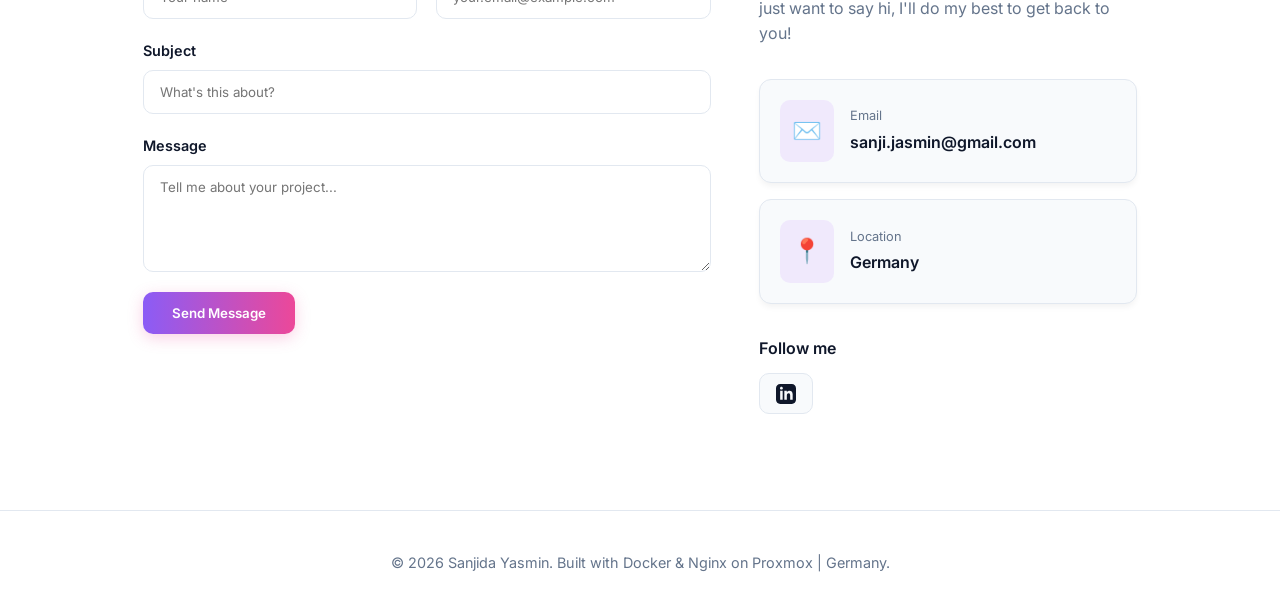
==== commit b9c81542: "updated the portfolio with contact form email , and theme toogle" ====
--- a/src/index.html
+++ b/src/index.html
@@ -6,6 +6,10 @@
     <title>Sanjida Yasmin | Data Engineer & Researcher</title>
     <link rel="stylesheet" href="style.css">
     <link href="https://fonts.googleapis.com/css2?family=Inter:wght@300;400;600;700;800&display=swap" rel="stylesheet">
+    <link rel="apple-touch-icon" sizes="180x180" href="/apple-touch-icon.png">
+    <link rel="icon" type="image/png" sizes="32x32" href="/favicon-32x32.png">
+    <link rel="icon" type="image/png" sizes="16x16" href="/favicon-16x16.png">
+    <link rel="icon" href="/favicon.ico">
 </head>
 <body>
     <nav class="navbar">
@@ -17,21 +21,26 @@
             <ul class="nav-links">
                 <li><a href="#about" data-i18n="nav_about">About</a></li>
                 <li><a href="#skills" data-i18n="nav_skills">Skills</a></li>
+                <li><a href="#qualifications" data-i18n="nav_qualifications">Qualifications</a></li>
                 <li><a href="#projects" data-i18n="nav_projects">Projects</a></li>
                 <li><a href="#experience" data-i18n="nav_exp">Experience</a></li>
                 <li><a href="#contact" data-i18n="nav_contact">Contact</a></li>
             </ul>
             <div class="cv-buttons">
-                <!-- Language Toggle Button -->
+                <button id="theme-toggle" class="btn-icon" aria-label="Toggle Theme">
+                    <span class="icon-sun">☀️</span>
+                    <span class="icon-moon">🌙</span>
+                </button>
+
                 <button onclick="toggleLanguage()" class="btn-lang" id="langBtn">🌐 Deutsch</button>
 
-                <a href="https://github.com/SanjidaY/Sanjida-Yasmin_CV/raw/main/Sanjida_Yasmin_CV.pdf" target="_blank" class="btn-gradient">
-                <svg width="16" height="16" viewBox="0 0 24 24" fill="none" stroke="currentColor" stroke-width="2" stroke-linecap="round" stroke-linejoin="round"><path d="M21 15v4a2 2 0 0 1-2 2H5a2 2 0 0 1-2-2v-4"/><polyline points="7 10 12 15 17 10"/><line x1="12" y1="15" x2="12" y2="3"/></svg>
-                CV (EN)
+                <a href="https://github.com/SanjidaY/Sanjida-Yasmin_CV/raw/main/Sanjida_Yasmin_English_CV.pdf" target="_blank" class="btn-gradient">
+                    <svg width="16" height="16" viewBox="0 0 24 24" fill="none" stroke="currentColor" stroke-width="2" stroke-linecap="round" stroke-linejoin="round"><path d="M21 15v4a2 2 0 0 1-2 2H5a2 2 0 0 1-2-2v-4"/><polyline points="7 10 12 15 17 10"/><line x1="12" y1="15" x2="12" y2="3"/></svg>
+                    CV (EN)
                 </a>
-                <a href="https://github.com/SanjidaY/Sanjida-Yasmin_CV/raw/main/Sanjida_Yasmin_Lebenslauf.pdf" target="_blank" class="btn-gradient">
-                <svg width="16" height="16" viewBox="0 0 24 24" fill="none" stroke="currentColor" stroke-width="2" stroke-linecap="round" stroke-linejoin="round"><path d="M21 15v4a2 2 0 0 1-2 2H5a2 2 0 0 1-2-2v-4"/><polyline points="7 10 12 15 17 10"/><line x1="12" y1="15" x2="12" y2="3"/></svg>
-                CV (DE)
+                <a href="https://github.com/SanjidaY/Sanjida-Yasmin_CV/raw/main/Sanjida_Yasmin_Deutsch_CV.pdf" target="_blank" class="btn-gradient">
+                    <svg width="16" height="16" viewBox="0 0 24 24" fill="none" stroke="currentColor" stroke-width="2" stroke-linecap="round" stroke-linejoin="round"><path d="M21 15v4a2 2 0 0 1-2 2H5a2 2 0 0 1-2-2v-4"/><polyline points="7 10 12 15 17 10"/><line x1="12" y1="15" x2="12" y2="3"/></svg>
+                    CV (DE)
                 </a>
             </div>
         </div>
@@ -55,7 +64,7 @@
         <h2 class="section-title" data-i18n="about_title">About Me</h2>
         <div class="about-grid">
             <div class="about-text">
-                <p data-i18n="about_p1">I am a Data Engineer and Researcher based in Dresden, Germany, holding an M.Sc. in Distributed Systems Engineering from TU Dresden. My core expertise lies in designing robust data architectures, automating complex ETL workflows, and bridging legacy enterprise systems with modern cloud and analytical environments.</p>
+                <p data-i18n="about_p1">I am a Data Engineer and Researcher based in Germany, holding an M.Sc. in Distributed Systems Engineering from TU Dresden. My core expertise lies in designing robust data architectures, automating complex ETL workflows, and bridging legacy enterprise systems with modern cloud and analytical environments.</p>
                 <p data-i18n="about_p2">In my recent work at JOYNEXT GmbH and the Helmholtz-Zentrum Dresden, I have built automated pipelines orchestrating data flow between SAP SOAP Web Services, PostgreSQL, Oracle RDBMS, and MSSQL. Beyond core engineering, my research background in advanced analytics and machine learning (XGBoost, BERT) enables me to extract predictive insights from industrial IoT and PLC data, directly reducing production downtime.</p>
             </div>
         </div>
@@ -79,6 +88,44 @@
             <div class="skill-card">
                 <h3 data-i18n="skill_4_title">DevOps, Tools & Domain</h3>
                 <p data-i18n="skill_4_desc">Docker, CI/CD, Kubernetes, Grafana, Linux, Git/GitLab, SVN, Automotive SPICE 3.1, OWASP Top 10, TARA</p>
+            </div>
+        </div>
+    </section>
+
+    <section id="qualifications" class="section">
+        <h2 class="section-title" data-i18n="qual_title">Languages & Certifications</h2>
+        <div class="qualifications-grid">
+            <div class="qualification-card">
+                <h3 class="card-subtitle" data-i18n="lang_title">Languages</h3>
+                <div class="list-item">
+                    <span class="item-title" data-i18n="lang_en">English</span>
+                    <span class="item-badge" data-i18n="lang_en_level">C1 (Advanced Proficiency)</span>
+                </div>
+                <div class="list-item">
+                    <span class="item-title" data-i18n="lang_de">German</span>
+                    <span class="item-badge" data-i18n="lang_de_level">B1 (Intermediate), B2 (In Progress)</span>
+                </div>
+                <div class="list-item">
+                    <span class="item-title" data-i18n="lang_bn">Bangla</span>
+                    <span class="item-badge" data-i18n="lang_bn_level">Native</span>
+                </div>
+            </div>
+
+            <div class="qualification-card">
+                <h3 class="card-subtitle" data-i18n="cert_title">Certifications & Awards</h3>
+                <div class="list-item">
+                    <span class="item-title">IELTS C1</span>
+                    <span class="item-desc" data-i18n="cert_ielts">English Language Proficiency</span>
+                </div>
+                <div class="list-item">
+                    <span class="item-title">Deutschlandstipendium</span>
+                    <span class="item-desc" data-i18n="cert_stipend">2x Recipient (Academic Excellence)</span>
+                </div>
+
+                <div class="list-item">
+                    <span class="item-title">TELC Deutsch B1</span>
+                    <span class="item-desc" data-i18n="cert_telc">German Language Proficiency</span>
+                </div>
             </div>
         </div>
     </section>
@@ -125,11 +172,9 @@
         </div>
     </section>
 
-    <!-- Updated Vertical Timeline Experience Section -->
     <section id="experience" class="section">
         <h2 class="section-title" data-i18n="exp_title">Professional Experience</h2>
         <div class="timeline">
-            <!-- Job 1: Left Card -->
             <div class="timeline-item left">
                 <div class="timeline-dot"></div>
                 <div class="timeline-content">
@@ -141,7 +186,7 @@
                         </span>
                         <span class="meta-item">
                             <svg width="14" height="14" viewBox="0 0 24 24" fill="none" stroke="currentColor" stroke-width="2"><path d="M21 10c0 7-9 13-9 13s-9-6-9-13a9 9 0 0 1 18 0z"/><circle cx="12" cy="10" r="3"/></svg>
-                            <span data-i18n="exp_1_loc">Dresden, Germany</span>
+                            <span data-i18n="exp_1_loc">Germany</span>
                         </span>
                     </div>
                     <div class="job-date">
@@ -160,7 +205,6 @@
                 </div>
             </div>
 
-            <!-- Job 2: Right Card -->
             <div class="timeline-item right">
                 <div class="timeline-dot"></div>
                 <div class="timeline-content">
@@ -172,7 +216,7 @@
                         </span>
                         <span class="meta-item">
                             <svg width="14" height="14" viewBox="0 0 24 24" fill="none" stroke="currentColor" stroke-width="2"><path d="M21 10c0 7-9 13-9 13s-9-6-9-13a9 9 0 0 1 18 0z"/><circle cx="12" cy="10" r="3"/></svg>
-                            <span data-i18n="exp_2_loc">Dresden, Germany</span>
+                            <span data-i18n="exp_2_loc">Germany</span>
                         </span>
                     </div>
                     <div class="job-date">
@@ -190,7 +234,6 @@
                 </div>
             </div>
 
-            <!-- Job 3: Left Card -->
             <div class="timeline-item left">
                 <div class="timeline-dot"></div>
                 <div class="timeline-content">
@@ -222,36 +265,106 @@
         </div>
     </section>
 
-    <section id="contact" class="section contact-section">
-        <h2 class="section-title" data-i18n="contact_title">Get In Touch</h2>
-        <p data-i18n="contact_desc">Currently seeking full-time opportunities in Data Engineering, Data Analytics, or Software Quality Engineering in Germany (Remote / Hybrid / On-site in Germany).</p>
-        <div class="contact-links">
-            <a href="mailto:sanji.jasmin@gmail.com" class="btn btn-primary">sanji.jasmin@gmail.com</a>
-            <a href="https://linkedin.com/in/yasmin-sanjida" target="_blank" class="btn btn-secondary">Connect on LinkedIn</a>
-            <a href="tel:+4917645674958" class="btn btn-secondary">+49 176 4567 4958</a>
+    <section id="contact" class="section">
+        <div class="contact-grid">
+            <div class="contact-form-container">
+                <h2 class="contact-heading" data-i18n="contact_form_title">Send me a message</h2>
+                <form action="https://api.web3forms.com/submit" method="POST" class="contact-form">
+
+                    <input type="hidden" name="access_key" value="c55ab569-3b38-4253-8e1a-248b01c5445a">
+
+                    <!-- Optional: Redirects them back to your site or shows a success message -->
+                    <input type="hidden" name="subject" value="New Contact Form Submission from Portfolio">
+                    <input type="hidden" name="from_name" value="Portfolio Notification">
+
+                    <div class="form-row">
+                        <div class="form-group">
+                            <label for="name" data-i18n="form_name">Name</label>
+                            <input type="text" id="name" name="name" placeholder="Your name" required>
+                        </div>
+                        <div class="form-group">
+                            <label for="email" data-i18n="form_email">Email</label>
+                            <!-- Important: Web3Forms automatically uses this email as the Reply-To address! -->
+                            <input type="email" id="email" name="email" placeholder="your.email@example.com" required>
+                        </div>
+                    </div>
+
+                    <div class="form-group">
+                        <label for="subject" data-i18n="form_subject">Subject</label>
+                        <input type="text" id="subject" name="user_subject" placeholder="What's this about?" required>
+                    </div>
+
+                    <div class="form-group">
+                        <label for="message" data-i18n="form_msg">Message</label>
+                        <textarea id="message" name="message" rows="5" placeholder="Tell me about your project..." required></textarea>
+                    </div>
+
+                    <button type="submit" class="submit-btn" data-i18n="form_btn">Send Message</button>
+                </form>
+            </div>
+
+            <div class="contact-info-container">
+                <h2 class="contact-heading" data-i18n="contact_info_title">Get in touch</h2>
+                <p class="contact-subtext" data-i18n="contact_subtext">
+                    I'm always interested in new opportunities and exciting projects. Whether you have a question or just want to say hi, I'll do my best to get back to you!
+                </p>
+
+                <a href="mailto:sanji.jasmin@gmail.com" class="info-card">
+                    <div class="info-icon">✉️</div>
+                    <div class="info-content">
+                        <span class="info-label">Email</span>
+                        <span class="info-value">sanji.jasmin@gmail.com</span>
+                    </div>
+                </a>
+
+                <div class="info-card">
+                    <div class="info-icon">📍</div>
+                    <div class="info-content">
+                        <span class="info-label" data-i18n="info_loc_label">Location</span>
+                        <span class="info-value">Germany</span>
+                    </div>
+                </div>
+
+                <div class="follow-me-section">
+                    <span class="follow-label" data-i18n="follow_label">Follow me</span>
+                    <div class="social-buttons">
+                        <a href="https://linkedin.com/in/yasmin-sanjida" target="_blank" class="social-btn linkedin-btn" aria-label="LinkedIn">
+                            <svg width="20" height="20" viewBox="0 0 24 24" fill="currentColor">
+                <path d="M19 0h-14c-2.761 0-5 2.239-5 5v14c0 2.761 2.239 5 5 5h14c2.762 0 5-2.239 5-5v-14c0-2.761-2.238-5-5-5zm-11 19h-3v-11h3v11zm-1.5-12.268c-.966 0-1.75-.79-1.75-1.764s.784-1.764 1.75-1.764 1.75.79 1.75 1.764-.783 1.764-1.75 1.764zm13.5 12.268h-3v-5.604c0-3.368-4-3.113-4 0v5.604h-3v-11h3v1.765c1.396-2.586 7-2.777 7 2.476v6.759z"/>
+            </svg>
+                        </a>
+
+                    </div>
+                </div>
+            </div>
         </div>
     </section>
 
     <footer>
-        <p data-i18n="footer_text">&copy; 2026 Sanjida Yasmin. Built with Docker & Nginx on Proxmox | Dresden, Germany.</p>
+        <p data-i18n="footer_text">&copy; 2026 Sanjida Yasmin. Built with Docker & Nginx on Proxmox | Germany.</p>
     </footer>
 
-    <!-- JavaScript Translation Engine -->
     <script>
+        // ==================== TRANSLATIONS ====================
         const translations = {
             en: {
-                nav_about: "About", nav_skills: "Skills", nav_projects: "Projects", nav_exp: "Experience", nav_contact: "Contact",
+                nav_about: "About", nav_skills: "Skills", nav_qualifications: "Qualifications", nav_projects: "Projects", nav_exp: "Experience", nav_contact: "Contact",
                 hero_badge: "Available for Projects & Roles", hero_hi: "Hi, I'm", hero_subtitle: "Data Engineer, Researcher & Analyst",
                 hero_desc: "I architect scalable ETL pipelines, integrate enterprise data systems (SAP/MSSQL/Oracle), and build predictive machine learning models for industrial automation.",
                 hero_btn_proj: "View Projects", hero_btn_email: "Email Me",
                 about_title: "About Me",
-                about_p1: "I am a Data Engineer and Researcher based in Dresden, Germany, holding an M.Sc. in Distributed Systems Engineering from TU Dresden. My core expertise lies in designing robust data architectures, automating complex ETL workflows, and bridging legacy enterprise systems with modern cloud and analytical environments.",
+                about_p1: "I am a Data Engineer and Researcher based in Germany, holding an M.Sc. in Distributed Systems Engineering from TU Dresden. My core expertise lies in designing robust data architectures, automating complex ETL workflows, and bridging legacy enterprise systems with modern cloud and analytical environments.",
                 about_p2: "In my recent work at JOYNEXT GmbH and the Helmholtz-Zentrum Dresden, I have built automated pipelines orchestrating data flow between SAP SOAP Web Services, PostgreSQL, Oracle RDBMS, and MSSQL. Beyond core engineering, my research background in advanced analytics and machine learning (XGBoost, BERT) enables me to extract predictive insights from industrial IoT and PLC data, directly reducing production downtime.",
                 skills_title: "Technical Expertise",
                 skill_1_title: "Data Engineering & Pipelines", skill_1_desc: "Python, Apache Airflow, ETL / ELT Workflows, Prefect, SAP SOAP Web Services Integration, XML/PAR Parsing Engines",
                 skill_2_title: "Databases & DWH", skill_2_desc: "Oracle (11g/19c), PL/SQL, Oracle APEX (Full Stack), PostgreSQL, Microsoft SQL Server (MSSQL), NoSQL",
                 skill_3_title: "Analytics & Machine Learning", skill_3_desc: "PySpark, Scikit-learn, XGBoost, BERT, TensorFlow, PyTorch, Focal Loss handling for High Cardinality",
                 skill_4_title: "DevOps, Tools & Domain", skill_4_desc: "Docker, CI/CD, Kubernetes, Grafana, Linux, Git/GitLab, SVN, Automotive SPICE 3.1, OWASP Top 10, TARA",
+                qual_title: "Languages & Certifications",
+                lang_title: "Languages", lang_en: "English", lang_en_level: "C1 (Advanced Proficiency)",
+                lang_de: "German", lang_de_level: "B1 (Intermediate), B2 (In Progress)", lang_bn: "Bangla", lang_bn_level: "Native",
+                cert_title: "Certifications & Awards", cert_ielts: "English Language Proficiency", cert_stipend: "2x Recipient (Academic Excellence)",
+                cert_telc: "German Language Proficiency",
                 proj_title: "Key Projects & Research",
                 proj_1_title: "Predictive Fault Detection Engine (Master Thesis)", proj_1_desc: "Developed a supervised multi-class classification system at JOYNEXT using multimodal industrial data (PLC messages & operator logs) to predict maintenance actions and reduce downtime. Achieved 96.87% Precision@5 using a hybrid BERT model and focal loss across 1,628 classes.",
                 proj_2_title: "Automated SAP-MSSQL BOM Synchronization", proj_2_desc: "Designed and orchestrated automated ETL pipelines using Apache Airflow and Python to synchronize critical Bill of Materials (BOM) data between SAP (via SOAP Web Services) and MSSQL production databases, ensuring seamless manufacturing operations.",
@@ -264,22 +377,29 @@
                 exp_2_desc: "<li>Developed optimized Oracle PL/SQL interfaces prioritizing query speed and data security.</li><li>Executed cross-platform API testing and debugging using web tools and C++/Qt applications.</li><li>Managed version control via Git/GitLab and established long-term system documentation.</li>",
                 exp_3_title: "Junior Oracle Developer", exp_3_loc: "Chittagong, Bangladesh", exp_3_date: "Nov 2018 – Sep 2020",
                 exp_3_desc: "<li>Developed full-stack enterprise web modules using Oracle APEX for responsive frontends.</li><li>Engineered robust backend processing and database architecture using Oracle PL/SQL.</li><li>Collaborated directly with clients for requirement gathering and technical specification design.</li>",
-                contact_title: "Get In Touch", contact_desc: "Currently seeking full-time opportunities in Data Engineering, Data Analytics, or Software Quality Engineering in Germany (Remote / Hybrid / On-site in Germany).",
-                footer_text: "&copy; 2026 Sanjida Yasmin. Built with Docker & Nginx on Proxmox | Dresden, Germany."
+                contact_form_title: "Send me a message", form_name: "Name", form_email: "Email", form_subject: "Subject", form_msg: "Message", form_btn: "Send Message",
+                contact_info_title: "Get in touch", contact_subtext: "I'm always interested in new opportunities and exciting projects. Whether you have a question or just want to say hi, I'll do my best to get back to you!",
+                info_loc_label: "Location", follow_label: "Follow me",
+                footer_text: "&copy; 2026 Sanjida Yasmin. Built with Docker & Nginx on Proxmox | Germany."
             },
             de: {
-                nav_about: "Über mich", nav_skills: "Kompetenzen", nav_projects: "Projekte", nav_exp: "Erfahrung", nav_contact: "Kontakt",
+                nav_about: "Über mich", nav_skills: "Kompetenzen", nav_qualifications: "Qualifikationen", nav_projects: "Projekte", nav_exp: "Erfahrung", nav_contact: "Kontakt",
                 hero_badge: "Verfügbar für Projekte & Festanstellung", hero_hi: "Hi, ich bin", hero_subtitle: "Data Engineerin, Forscherin & Analystin",
                 hero_desc: "Ich entwickle skalierbare ETL-Pipelines, integriere Unternehmensdatensysteme (SAP/MSSQL/Oracle) und erstelle präventive Machine-Learning-Modelle für die Industrieautomation.",
                 hero_btn_proj: "Projekte ansehen", hero_btn_email: "E-Mail schreiben",
                 about_title: "Über mich",
-                about_p1: "Ich bin eine Data Engineerin und Forscherin aus Dresden mit einem M.Sc. in Distributed Systems Engineering der TU Dresden. Meine Kernkompetenz liegt im Entwurf robuster Datenarchitekturen, der Automatisierung komplexer ETL-Workflows und der Verbindung von Legacy-Systemen mit modernen Cloud- und Analyseumgebungen.",
+                about_p1: "Ich bin eine Data Engineerin und Forscherin mit einem M.Sc. in Distributed Systems Engineering der TU Dresden. Meine Kernkompetenz liegt im Entwurf robuster Datenarchitekturen, der Automatisierung komplexer ETL-Workflows und der Verbindung von Legacy-Systemen mit modernen Cloud- und Analyseumgebungen.",
                 about_p2: "In meiner jüngsten Tätigkeit bei der JOYNEXT GmbH und dem Helmholtz-Zentrum Dresden habe ich automatisierte Pipelines aufgebaut, die den Datenfluss zwischen SAP SOAP-Webservices, PostgreSQL, Oracle RDBMS und MSSQL steuern. Darüber hinaus ermöglicht mir mein Forschungshintergrund in Advanced Analytics und Machine Learning (XGBoost, BERT), präzise Vorhersagen aus industriellen IoT- und SPS-Daten zu generieren, um Produktionsausfälle messbar zu reduzieren.",
                 skills_title: "Technische Kompetenzen",
                 skill_1_title: "Data Engineering & Pipelines", skill_1_desc: "Python, Apache Airflow, ETL / ELT Workflows, Prefect, SAP SOAP Webservices-Integration, XML/PAR Parsing-Engines",
                 skill_2_title: "Datenbanken & DWH", skill_2_desc: "Oracle (11g/19c), PL/SQL, Oracle APEX (Full Stack), PostgreSQL, Microsoft SQL Server (MSSQL), NoSQL",
                 skill_3_title: "Analytik & Machine Learning", skill_3_desc: "PySpark, Scikit-learn, XGBoost, BERT, TensorFlow, PyTorch, Focal Loss zur Behandlung hoher Kardinalität",
                 skill_4_title: "DevOps, Tools & Methoden", skill_4_desc: "Docker, CI/CD, Kubernetes, Grafana, Linux, Git/GitLab, SVN, Automotive SPICE 3.1, OWASP Top 10, TARA",
+                qual_title: "Sprachen & Zertifikate",
+                lang_title: "Sprachen", lang_en: "Englisch", lang_en_level: "C1 (Verhandlungssicher)",
+                lang_de: "Deutsch", lang_de_level: "B1 (Fortgeschritten), B2 (In Vorbereitung)", lang_bn: "Bangla", lang_bn_level: "Muttersprache",
+                cert_title: "Zertifikate & Auszeichnungen", cert_ielts: "Nachweis englischer Sprachkompetenz", cert_stipend: "2x Stipendiatin (Herausragende akademische Leistungen)",
+                cert_telc: "Nachweis deutscher Sprachkompetenz",
                 proj_title: "Key Projekte & Forschung",
                 proj_1_title: "Prädiktive Fehlererkennung (Masterarbeit)", proj_1_desc: "Entwicklung eines überwachten Multiklassen-Klassifikationssystems bei JOYNEXT unter Verwendung multimodaler Industriedaten (SPS-Protokolle & manuelle Textprotokolle) zur Vorhersage von Wartungsmaßnahmen. Erzielung einer Precision@5 von 96,87 % mittels eines hybriden BERT-Modells über 1.628 Klassen.",
                 proj_2_title: "Automatisierte SAP-MSSQL Stücklisten-Synchronisation", proj_2_desc: "Entwurf und Orchestrierung automatisierter ETL-Pipelines mittels Apache Airflow und Python zur Synchronisation kritischer Stücklisten (BOM) zwischen SAP (SOAP-Webservices) und MSSQL-Produktionsdatenbanken.",
@@ -292,8 +412,10 @@
                 exp_2_desc: "<li>Entwicklung einer optimierten Oracle PL/SQL-Schnittstelle mit Fokus auf Abfragetempo und Datensicherheit.</li><li>Durchführung plattformübergreifender Tests und Debugging mittels C++/Qt-Anwendungen.</li><li>Verwaltung von Repositories über Git/GitLab sowie Erstellung einer langfristigen Systemdokumentation.</li>",
                 exp_3_title: "Junior Oracle Entwicklerin", exp_3_loc: "Chittagong, Bangladesch", exp_3_date: "Nov. 2018 – Sep. 2020",
                 exp_3_desc: "<li>Entwicklung von Full-Stack-Webmodulen unter Verwendung von Oracle APEX für das Frontend.</li><li>Programmierung robuster Backend-Verarbeitung und Datenbankstrukturen mit Oracle PL/SQL.</li><li>Direkte Zusammenarbeit mit Kunden zur Anforderungserhebung und technischen Spezifikation.</li>",
-                contact_title: "Kontakt aufnehmen", contact_desc: "Aktuell auf der Suche nach einer Vollzeitstelle als Data Engineerin, Data Analystin oder Software Quality Engineerin in Deutschland (Remote / Hybrid / Vor Ort in Deutschland).",
-                footer_text: "&copy; 2026 Sanjida Yasmin. Erstellt mit Docker & Nginx auf Proxmox | Dresden, Deutschland."
+                contact_form_title: "Schreiben Sie mir", form_name: "Name", form_email: "E-Mail", form_subject: "Betreff", form_msg: "Nachricht", form_btn: "Nachricht senden",
+                contact_info_title: "Kontakt aufnehmen", contact_subtext: "Ich bin stets an neuen beruflichen Herausforderungen und spannenden Projekten interessiert. Melden Sie sich gerne bei mir – ich melde mich schnellstmöglich zurück!",
+                info_loc_label: "Standort", follow_label: "Folgen Sie mir",
+                footer_text: "&copy; 2026 Sanjida Yasmin. Erstellt mit Docker & Nginx auf Proxmox | Deutschland."
             }
         };
 
@@ -301,15 +423,10 @@
 
         function toggleLanguage() {
             currentLang = currentLang === 'en' ? 'de' : 'en';
-
-            // Update button text
             const langBtn = document.getElementById('langBtn');
             langBtn.innerHTML = currentLang === 'en' ? '🌐 Deutsch' : '🌐 English';
-
-            // Update HTML language attribute
             document.documentElement.lang = currentLang;
 
-            // Swap all translated texts
             document.querySelectorAll('[data-i18n]').forEach(element => {
                 const key = element.getAttribute('data-i18n');
                 if (translations[currentLang][key]) {
@@ -317,6 +434,33 @@
                 }
             });
         }
+
+        // ==================== DARK / LIGHT THEME TOGGLE ====================
+        document.addEventListener("DOMContentLoaded", () => {
+            const toggleBtn = document.getElementById("theme-toggle");
+            const rootElement = document.documentElement;
+
+            // Check browser storage or OS settings
+            const savedTheme = localStorage.getItem("theme");
+            const systemPrefersDark = window.matchMedia("(prefers-color-scheme: dark)").matches;
+
+            if (savedTheme === "dark" || (!savedTheme && systemPrefersDark)) {
+                rootElement.setAttribute("data-theme", "dark");
+            } else {
+                rootElement.setAttribute("data-theme", "light");
+            }
+
+            // Click event listener
+            if (toggleBtn) {
+                toggleBtn.addEventListener("click", () => {
+                    const currentTheme = rootElement.getAttribute("data-theme");
+                    const newTheme = currentTheme === "dark" ? "light" : "dark";
+
+                    rootElement.setAttribute("data-theme", newTheme);
+                    localStorage.setItem("theme", newTheme);
+                });
+            }
+        });
     </script>
 </body>
 </html>
--- a/src/style.css
+++ b/src/style.css
@@ -1,13 +1,33 @@
+/* ==========================================
+   THEME VARIABLES (Dark & Light Mode Engine)
+========================================== */
 :root {
-    --bg-primary: #0f172a;
-    --bg-secondary: #1e293b;
-    --text-primary: #f8fafc;
-    --text-secondary: #94a3b8;
-    --accent-cyan: #38bdf8;
-    --accent-hover: #0284c7;
+    --bg-primary: #ffffff;
+    --bg-secondary: #f8fafc;
+    --bg-input: #ffffff;
+    --text-primary: #0f172a;
+    --text-secondary: #64748b;
+    --border-color: #e2e8f0;
+    --accent-cyan: #0284c7;
+    --accent-hover: #0369a1;
     --gradient-brand: linear-gradient(135deg, #a855f7, #ec4899);
     --gradient-btn: linear-gradient(to right, #8b5cf6, #ec4899);
     --gradient-btn-hover: linear-gradient(to right, #7c3aed, #db2777);
+    --shadow: 0 4px 6px -1px rgba(0, 0, 0, 0.05);
+    --shadow-hover: 0 10px 25px -5px rgba(168, 85, 247, 0.15);
+}
+
+[data-theme="dark"] {
+    --bg-primary: #0f172a;
+    --bg-secondary: #1e293b;
+    --bg-input: #0f172a;
+    --text-primary: #f8fafc;
+    --text-secondary: #94a3b8;
+    --border-color: #334155;
+    --accent-cyan: #38bdf8;
+    --accent-hover: #0284c7;
+    --shadow: 0 4px 6px -1px rgba(0, 0, 0, 0.3);
+    --shadow-hover: 0 10px 30px -10px rgba(168, 85, 247, 0.25);
 }
 
 * {
@@ -22,29 +42,32 @@
     color: var(--text-primary);
     line-height: 1.6;
     overflow-x: hidden;
-}
-
-/* ==========================================
-   NAVBAR (Updated to prevent word wrapping)
+    transition: background-color 0.3s ease, color 0.3s ease;
+}
+
+/* ==========================================
+   NAVBAR & BUTTONS
 ========================================== */
 .navbar {
     display: flex;
     justify-content: space-between;
     align-items: center;
-    padding: 0.8rem 3%; /* Reduced padding slightly to give German words more room */
-    background: rgba(15, 23, 42, 0.95);
+    padding: 0.8rem 2%;
+    background: rgba(var(--bg-primary), 0.95);
     position: sticky;
     top: 0;
     z-index: 100;
-    border-bottom: 1px solid #334155;
+    border-bottom: 1px solid var(--border-color);
     backdrop-filter: blur(12px);
+    transition: background 0.3s ease, border-color 0.3s ease;
+    gap: 1rem;
 }
 
 .brand {
     display: flex;
     align-items: center;
     gap: 0.6rem;
-    white-space: nowrap; /* Prevents name from wrapping to two lines */
+    white-space: nowrap;
 }
 
 .logo-badge {
@@ -65,46 +88,68 @@
     font-weight: 700;
     color: var(--text-primary);
     letter-spacing: -0.5px;
+}
+
+.nav-right {
+    display: flex;
+    align-items: center;
+    gap: 0.8rem;
+}
+
+.nav-links {
+    display: flex;
+    list-style: none;
+    gap: 0.8rem;
+}
+
+.nav-links a {
+    color: var(--text-primary);
+    text-decoration: none;
+    font-weight: 600;
+    transition: color 0.3s ease;
+    font-size: 0.86rem;
     white-space: nowrap;
-}
-
-.nav-right {
-    display: flex;
-    align-items: center;
-    gap: 1.5rem; /* Reduced gap from 2.5rem to accommodate German word lengths */
-}
-
-.nav-links {
-    display: flex;
-    list-style: none;
-    gap: 1.2rem; /* Reduced gap from 1.8rem */
-}
-
-.nav-links a {
-    color: var(--text-primary);
-    text-decoration: none;
-    font-weight: 600;
-    transition: color 0.3s ease;
-    font-size: 0.92rem;
-    white-space: nowrap; /* Prevents "Über mich" from wrapping */
 }
 
 .nav-links a:hover {
     color: #ec4899;
 }
 
-/* Gradient CV & Language Buttons */
 .cv-buttons {
     display: flex;
     align-items: center;
     gap: 0.6rem;
-    flex-shrink: 0; /* Prevents buttons from getting squeezed */
-}
+    flex-shrink: 0;
+}
+
+/* Theme Toggle Button */
+.btn-icon {
+    background: var(--bg-secondary);
+    border: 1px solid var(--border-color);
+    border-radius: 10px;
+    width: 38px;
+    height: 38px;
+    cursor: pointer;
+    display: inline-flex;
+    align-items: center;
+    justify-content: center;
+    font-size: 1.1rem;
+    transition: all 0.2s ease;
+}
+
+.btn-icon:hover {
+    border-color: #a855f7;
+    transform: translateY(-1px);
+}
+
+[data-theme="dark"] .icon-moon { display: none; }
+[data-theme="light"] .icon-sun { display: none; }
+:root:not([data-theme="dark"]):not([data-theme="light"]) .icon-sun { display: none; }
 
 .btn-gradient {
     background: var(--gradient-btn);
     color: #ffffff;
-    padding: 0.5rem 0.9rem;
+    padding: 0.5rem 0.65rem;
     border-radius: 10px;
     text-decoration: none;
     font-size: 0.85rem;
@@ -114,8 +159,8 @@
     gap: 0.35rem;
     transition: all 0.3s ease;
     box-shadow: 0 4px 15px rgba(236, 72, 153, 0.25);
-    white-space: nowrap; /* Prevents "CV (EN)" from wrapping to two lines */
-    height: 38px; /* Forces a uniform, sleek button height */
+    white-space: nowrap;
+    height: 38px;
 }
 
 .btn-gradient:hover {
@@ -125,12 +170,11 @@
     color: #ffffff;
 }
 
-/* Language Toggle Button */
 .btn-lang {
     background: transparent;
     color: var(--text-primary);
-    border: 1px solid #475569;
-    padding: 0.5rem 0.8rem;
+    border: 1px solid var(--border-color);
+    padding: 0.5rem 0.65rem;
     border-radius: 10px;
     font-size: 0.85rem;
     font-weight: 700;
@@ -140,14 +184,13 @@
     align-items: center;
     gap: 0.4rem;
     white-space: nowrap;
-    height: 38px; /* Matches exact height of CV buttons */
+    height: 38px;
 }
 
 .btn-lang:hover {
     border-color: var(--accent-cyan);
     color: var(--accent-cyan);
     background: rgba(56, 189, 248, 0.08);
-    transform: translateY(-1px);
 }
 
 /* ==========================================
@@ -163,15 +206,15 @@
 }
 
 .badge {
-    background: #1e3a8a;
-    color: #93c5fd;
+    background: rgba(168, 85, 247, 0.15);
+    color: #c084fc;
     padding: 0.45rem 1.2rem;
     border-radius: 20px;
     font-size: 0.85rem;
     font-weight: 600;
     display: inline-block;
     margin-bottom: 1.5rem;
-    border: 1px solid rgba(147, 197, 253, 0.2);
+    border: 1px solid rgba(168, 85, 247, 0.3);
 }
 
 .hero h1 {
@@ -201,8 +244,7 @@
     font-size: 1.1rem;
 }
 
-/* General Buttons */
-.hero-buttons, .contact-links {
+.hero-buttons {
     display: flex;
     gap: 1rem;
     justify-content: center;
@@ -222,31 +264,31 @@
 
 .btn-primary {
     background: var(--accent-cyan);
-    color: #0f172a;
-    box-shadow: 0 4px 14px rgba(56, 189, 248, 0.3);
-}
+    color: #ffffff;
+    box-shadow: 0 4px 14px rgba(2, 132, 199, 0.3);
+}
+
+[data-theme="dark"] .btn-primary { color: #0f172a; }
 
 .btn-primary:hover {
     background: var(--accent-hover);
-    color: #ffffff;
     transform: translateY(-2px);
-    box-shadow: 0 6px 20px rgba(56, 189, 248, 0.5);
+    box-shadow: 0 6px 20px rgba(2, 132, 199, 0.5);
 }
 
 .btn-secondary {
     background: var(--bg-secondary);
     color: var(--text-primary);
-    border: 1px solid #334155;
+    border: 1px solid var(--border-color);
 }
 
 .btn-secondary:hover {
     border-color: #a855f7;
-    background: rgba(30, 41, 59, 0.8);
     transform: translateY(-2px);
 }
 
 /* ==========================================
-   SECTIONS & LAYOUT
+   SECTIONS & GRIDS
 ========================================== */
 .section {
     padding: 6rem 10%;
@@ -273,12 +315,11 @@
     border-radius: 2px;
 }
 
-/* About Grid */
 .about-grid {
     background: var(--bg-secondary);
     padding: 2.5rem;
     border-radius: 16px;
-    border: 1px solid #334155;
+    border: 1px solid var(--border-color);
     line-height: 1.8;
 }
 
@@ -288,51 +329,68 @@
     margin-bottom: 1.2rem;
 }
 
-.about-text p:last-child {
-    margin-bottom: 0;
-}
-
-/* Skills & Projects Grids */
-.skills-grid, .projects-grid {
+.about-text p:last-child { margin-bottom: 0; }
+
+.skills-grid, .projects-grid, .qualifications-grid {
     display: grid;
     grid-template-columns: repeat(auto-fit, minmax(300px, 1fr));
     gap: 2rem;
 }
 
-.skill-card, .project-card {
+.skill-card, .project-card, .qualification-card {
     background: var(--bg-secondary);
     padding: 2.2rem;
     border-radius: 16px;
-    border: 1px solid #334155;
+    border: 1px solid var(--border-color);
     transition: all 0.3s ease;
-    display: flex;
-    flex-direction: column;
-    justify-content: space-between;
-}
-
-.skill-card:hover, .project-card:hover {
+    box-shadow: var(--shadow);
+}
+
+.skill-card:hover, .project-card:hover, .qualification-card:hover {
     transform: translateY(-6px);
     border-color: #a855f7;
-    box-shadow: 0 10px 30px -10px rgba(168, 85, 247, 0.25);
-}
-
-.skill-card h3, .project-card h3 {
+    box-shadow: var(--shadow-hover);
+}
+
+.skill-card h3, .project-card h3, .card-subtitle {
     margin-bottom: 1rem;
     color: var(--text-primary);
     font-size: 1.3rem;
+    font-weight: 700;
 }
 
 .skill-card p, .project-card p {
     color: var(--text-secondary);
     font-size: 0.95rem;
-    line-height: 1.6;
-}
-
-.project-content {
+}
+
+/* ==========================================
+   LANGUAGES & CERTIFICATIONS
+========================================== */
+.list-item {
+    margin-bottom: 1.2rem;
+    padding-bottom: 0.8rem;
+    border-bottom: 1px solid var(--border-color);
     display: flex;
     flex-direction: column;
-    height: 100%;
-    justify-content: space-between;
+}
+
+.list-item:last-child {
+    border-bottom: none;
+    margin-bottom: 0;
+    padding-bottom: 0;
+}
+
+.item-title {
+    font-weight: 600;
+    color: var(--text-primary);
+    font-size: 1.05rem;
+}
+
+.item-badge, .item-desc {
+    font-size: 0.9rem;
+    color: var(--text-secondary);
+    margin-top: 0.2rem;
 }
 
 .tags {
@@ -343,17 +401,17 @@
 }
 
 .tags span {
-    background: #0f172a;
+    background: var(--bg-primary);
     color: var(--accent-cyan);
     padding: 0.35rem 0.85rem;
     border-radius: 20px;
     font-size: 0.8rem;
     font-weight: 600;
-    border: 1px solid #1e293b;
-}
-
-/* ==========================================
-   VERTICAL TIMELINE (Experience Section)
+    border: 1px solid var(--border-color);
+}
+
+/* ==========================================
+   TIMELINE (Experience Section)
 ========================================== */
 .timeline {
     position: relative;
@@ -362,15 +420,12 @@
     padding: 2rem 0;
 }
 
-/* The vertical purple line in the center */
 .timeline::after {
     content: '';
     position: absolute;
     width: 3px;
     background: var(--gradient-brand);
-    top: 0;
-    bottom: 0;
-    left: 50%;
+    top: 0; bottom: 0; left: 50%;
     margin-left: -1.5px;
     border-radius: 2px;
 }
@@ -381,35 +436,22 @@
     width: 50%;
 }
 
-.timeline-item.left {
-    left: 0;
-}
-
-.timeline-item.right {
-    left: 50%;
-}
-
-/* The Glowing Purple Nodes on the Line */
+.timeline-item.left { left: 0; }
+.timeline-item.right { left: 50%; }
+
 .timeline-dot {
     position: absolute;
-    width: 18px;
-    height: 18px;
+    width: 18px; height: 18px;
     background: var(--bg-primary);
     border: 3px solid #ec4899;
     border-radius: 50%;
-    top: 32px;
-    z-index: 10;
+    top: 32px; z-index: 10;
     box-shadow: 0 0 12px rgba(236, 72, 153, 0.6);
     transition: all 0.3s ease;
 }
 
-.timeline-item.left .timeline-dot {
-    right: -9px;
-}
-
-.timeline-item.right .timeline-dot {
-    left: -9px;
-}
+.timeline-item.left .timeline-dot { right: -9px; }
+.timeline-item.right .timeline-dot { left: -9px; }
 
 .timeline-item:hover .timeline-dot {
     background: #ec4899;
@@ -417,20 +459,19 @@
     box-shadow: 0 0 18px rgba(236, 72, 153, 0.9);
 }
 
-/* Card Content Styling */
 .timeline-content {
     background: var(--bg-secondary);
     padding: 2rem;
     border-radius: 16px;
-    border: 1px solid #334155;
+    border: 1px solid var(--border-color);
     transition: all 0.3s ease;
-    box-shadow: 0 4px 20px rgba(0, 0, 0, 0.15);
+    box-shadow: var(--shadow);
 }
 
 .timeline-item:hover .timeline-content {
     transform: translateY(-5px);
     border-color: #a855f7;
-    box-shadow: 0 10px 30px -10px rgba(168, 85, 247, 0.25);
+    box-shadow: var(--shadow-hover);
 }
 
 .timeline-content h3 {
@@ -440,160 +481,197 @@
     font-weight: 700;
 }
 
-/* Meta Info (Company & Location) */
 .job-meta {
-    display: flex;
-    flex-wrap: wrap;
+    display: flex; flex-wrap: wrap; gap: 1.2rem;
+    font-size: 0.88rem; color: var(--text-secondary); margin-bottom: 0.6rem;
+}
+
+.meta-item { display: inline-flex; align-items: center; gap: 0.4rem; }
+
+.job-date {
+    display: inline-flex; align-items: center; gap: 0.4rem;
+    font-size: 0.88rem; font-weight: 600; color: #ec4899; margin-bottom: 1.2rem;
+}
+
+.job-bullets { list-style: none; margin-bottom: 1.5rem; }
+.job-bullets li {
+    position: relative; padding-left: 1.2rem; margin-bottom: 0.6rem;
+    font-size: 0.95rem; color: var(--text-secondary);
+}
+.job-bullets li::before {
+    content: "•"; position: absolute; left: 0; color: #a855f7;
+    font-size: 1.3rem; line-height: 1.2; font-weight: bold;
+}
+
+/* ==========================================
+   NEW CONTACT FORM SECTION
+========================================== */
+.contact-grid {
+    display: grid;
+    grid-template-columns: 1fr;
+    gap: 3rem;
+}
+
+@media (min-width: 768px) {
+    .contact-grid { grid-template-columns: 3fr 2fr; }
+}
+
+.contact-heading {
+    font-size: 1.8rem;
+    margin-bottom: 1.5rem;
+    color: var(--text-primary);
+    font-weight: 700;
+}
+
+.contact-subtext {
+    color: var(--text-secondary);
+    margin-bottom: 2rem;
+}
+
+.contact-form .form-row {
+    display: grid;
+    grid-template-columns: 1fr;
     gap: 1.2rem;
-    font-size: 0.88rem;
-    color: var(--text-secondary);
-    margin-bottom: 0.6rem;
-}
-
-.meta-item {
+}
+
+@media (min-width: 600px) {
+    .contact-form .form-row { grid-template-columns: 1fr 1fr; }
+}
+
+.form-group {
+    margin-bottom: 1.25rem;
+    display: flex;
+    flex-direction: column;
+}
+
+.form-group label {
+    font-size: 0.9rem;
+    font-weight: 600;
+    margin-bottom: 0.5rem;
+    color: var(--text-primary);
+}
+
+.form-group input, .form-group textarea {
+    width: 100%;
+    padding: 0.8rem 1rem;
+    border-radius: 10px;
+    border: 1px solid var(--border-color);
+    background: var(--bg-input);
+    color: var(--text-primary);
+    font-family: inherit;
+    transition: border-color 0.2s ease, box-shadow 0.2s ease;
+}
+
+.form-group input:focus, .form-group textarea:focus {
+    outline: none;
+    border-color: #a855f7;
+    box-shadow: 0 0 0 3px rgba(168, 85, 247, 0.15);
+}
+
+.submit-btn {
+    background: var(--gradient-btn);
+    color: #ffffff;
+    padding: 0.8rem 1.8rem;
+    border: none;
+    border-radius: 10px;
+    font-weight: 600;
+    cursor: pointer;
+    transition: all 0.3s ease;
+    box-shadow: 0 4px 15px rgba(236, 72, 153, 0.25);
+}
+
+.submit-btn:hover {
+    background: var(--gradient-btn-hover);
+    transform: translateY(-2px);
+    box-shadow: 0 6px 20px rgba(236, 72, 153, 0.45);
+}
+
+/* Info Cards & Social Follow */
+.info-card {
+    display: flex;
+    align-items: center;
+    background: var(--bg-secondary);
+    border: 1px solid var(--border-color);
+    border-radius: 12px;
+    padding: 1.25rem;
+    margin-bottom: 1rem;
+    text-decoration: none;
+    color: inherit;
+    transition: transform 0.2s ease, border-color 0.2s ease;
+    box-shadow: var(--shadow);
+}
+
+.info-card:hover {
+    transform: translateY(-2px);
+    border-color: #a855f7;
+}
+
+.info-icon {
+    font-size: 1.5rem;
+    margin-right: 1rem;
+    background: rgba(168, 85, 247, 0.1);
+    padding: 0.75rem;
+    border-radius: 10px;
+}
+
+.info-content { display: flex; flex-direction: column; }
+.info-label { font-size: 0.8rem; color: var(--text-secondary); }
+.info-value { font-weight: 600; color: var(--text-primary); margin-top: 0.2rem; }
+
+.follow-me-section { margin-top: 2rem; }
+.follow-label {
+    font-weight: 600;
+    color: var(--text-primary);
+    display: block;
+    margin-bottom: 0.75rem;
+}
+
+.social-buttons { display: flex; gap: 0.75rem; }
+.social-btn {
+    background: var(--bg-secondary);
+    border: 1px solid var(--border-color);
+    padding: 0.6rem 1rem;
+    border-radius: 10px;
+    text-decoration: none;
+    color: var(--text-primary);
+    font-size: 1.2rem;
     display: inline-flex;
     align-items: center;
-    gap: 0.4rem;
-}
-
-/* Purple Date Accent */
-.job-date {
-    display: inline-flex;
-    align-items: center;
-    gap: 0.4rem;
-    font-size: 0.88rem;
-    font-weight: 600;
-    color: #ec4899;
-    margin-bottom: 1.2rem;
-}
-
-/* Custom Purple Dot Bullets */
-.job-bullets {
-    list-style: none;
-    margin-bottom: 1.5rem;
-}
-
-.job-bullets li {
-    position: relative;
-    padding-left: 1.2rem;
-    margin-bottom: 0.6rem;
-    font-size: 0.95rem;
-    color: var(--text-secondary);
-    line-height: 1.6;
-}
-
-.job-bullets li::last-child {
-    margin-bottom: 0;
-}
-
-.job-bullets li::before {
-    content: "•";
-    position: absolute;
-    left: 0;
-    color: #a855f7;
-    font-size: 1.3rem;
-    line-height: 1.2;
-    font-weight: bold;
-}
-
-/* ==========================================
-   CONTACT SECTION & FOOTER
-========================================== */
-.contact-section {
-    text-align: center;
-    background: linear-gradient(180deg, var(--bg-secondary) 0%, rgba(30, 41, 59, 0.4) 100%);
-    border-radius: 20px;
-    margin-bottom: 5rem;
-    border: 1px solid #334155;
-    padding: 4rem 2rem;
-}
-
-.contact-section p {
-    color: var(--text-secondary);
-    margin-bottom: 2.5rem;
-    max-width: 600px;
-    margin-left: auto;
-    margin-right: auto;
-    font-size: 1.1rem;
+    justify-content: center;
+    transition: all 0.2s ease;
+}
+
+.social-btn:hover {
+    color: #0a66c2;
+    border-color: #0a66c2;
+    transform: translateY(-2px);
+    box-shadow: 0 4px 12px rgba(10, 102, 194, 0.2);
 }
 
 footer {
     text-align: center;
     padding: 2.5rem;
-    color: #64748b;
+    color: var(--text-secondary);
     font-size: 0.9rem;
-    border-top: 1px solid #1e293b;
-}
-
-/* ==========================================
-   RESPONSIVE (Mobile & Tablet)
-========================================== */
-@media (max-width: 900px) {
-    .nav-links {
-        display: none; /* Hides links on medium/small screens to prevent overlap */
-    }
+    border-top: 1px solid var(--border-color);
+}
+
+/* ==========================================
+   RESPONSIVE LAYOUTS
+========================================== */
+@media (max-width: 1100px) {
+    .nav-links { display: none; }
 }
 
 @media (max-width: 768px) {
-    .navbar {
-        flex-direction: column;
-        gap: 1rem;
-        padding: 1rem;
-    }
-
-    .nav-right {
-        width: 100%;
-        justify-content: center;
-    }
-
-    .cv-buttons {
-        width: 100%;
-        justify-content: center;
-        flex-wrap: wrap;
-    }
-
-    .hero h1 {
-        font-size: 2.6rem;
-    }
-
-    .hero h2 {
-        font-size: 1.3rem;
-    }
-
-    .section {
-        padding: 4rem 5%;
-    }
-
-    .hero-buttons, .contact-links {
-        flex-direction: column;
-        width: 100%;
-        max-width: 320px;
-        margin: 0 auto;
-    }
-
-    .btn {
-        width: 100%;
-    }
-
-    /* Move timeline line to the left edge on small screens */
-    .timeline::after {
-        left: 20px;
-    }
-
-    /* Make all cards 100% width and sit on the right side of the line */
-    .timeline-item {
-        width: 100%;
-        padding-left: 50px;
-        padding-right: 10px;
-    }
-
-    .timeline-item.right {
-        left: 0;
-    }
-
-    /* Align all glowing dots to the left line */
-    .timeline-item.left .timeline-dot,
-    .timeline-item.right .timeline-dot {
-        left: 11px;
-    }
+    .navbar { flex-direction: column; gap: 1rem; padding: 1rem; }
+    .nav-right, .cv-buttons { width: 100%; justify-content: center; flex-wrap: wrap; }
+    .hero h1 { font-size: 2.6rem; }
+    .hero h2 { font-size: 1.3rem; }
+    .section { padding: 4rem 5%; }
+
+    .timeline::after { left: 20px; }
+    .timeline-item { width: 100%; padding-left: 50px; padding-right: 10px; }
+    .timeline-item.right { left: 0; }
+    .timeline-item.left .timeline-dot, .timeline-item.right .timeline-dot { left: 11px; }
 }
